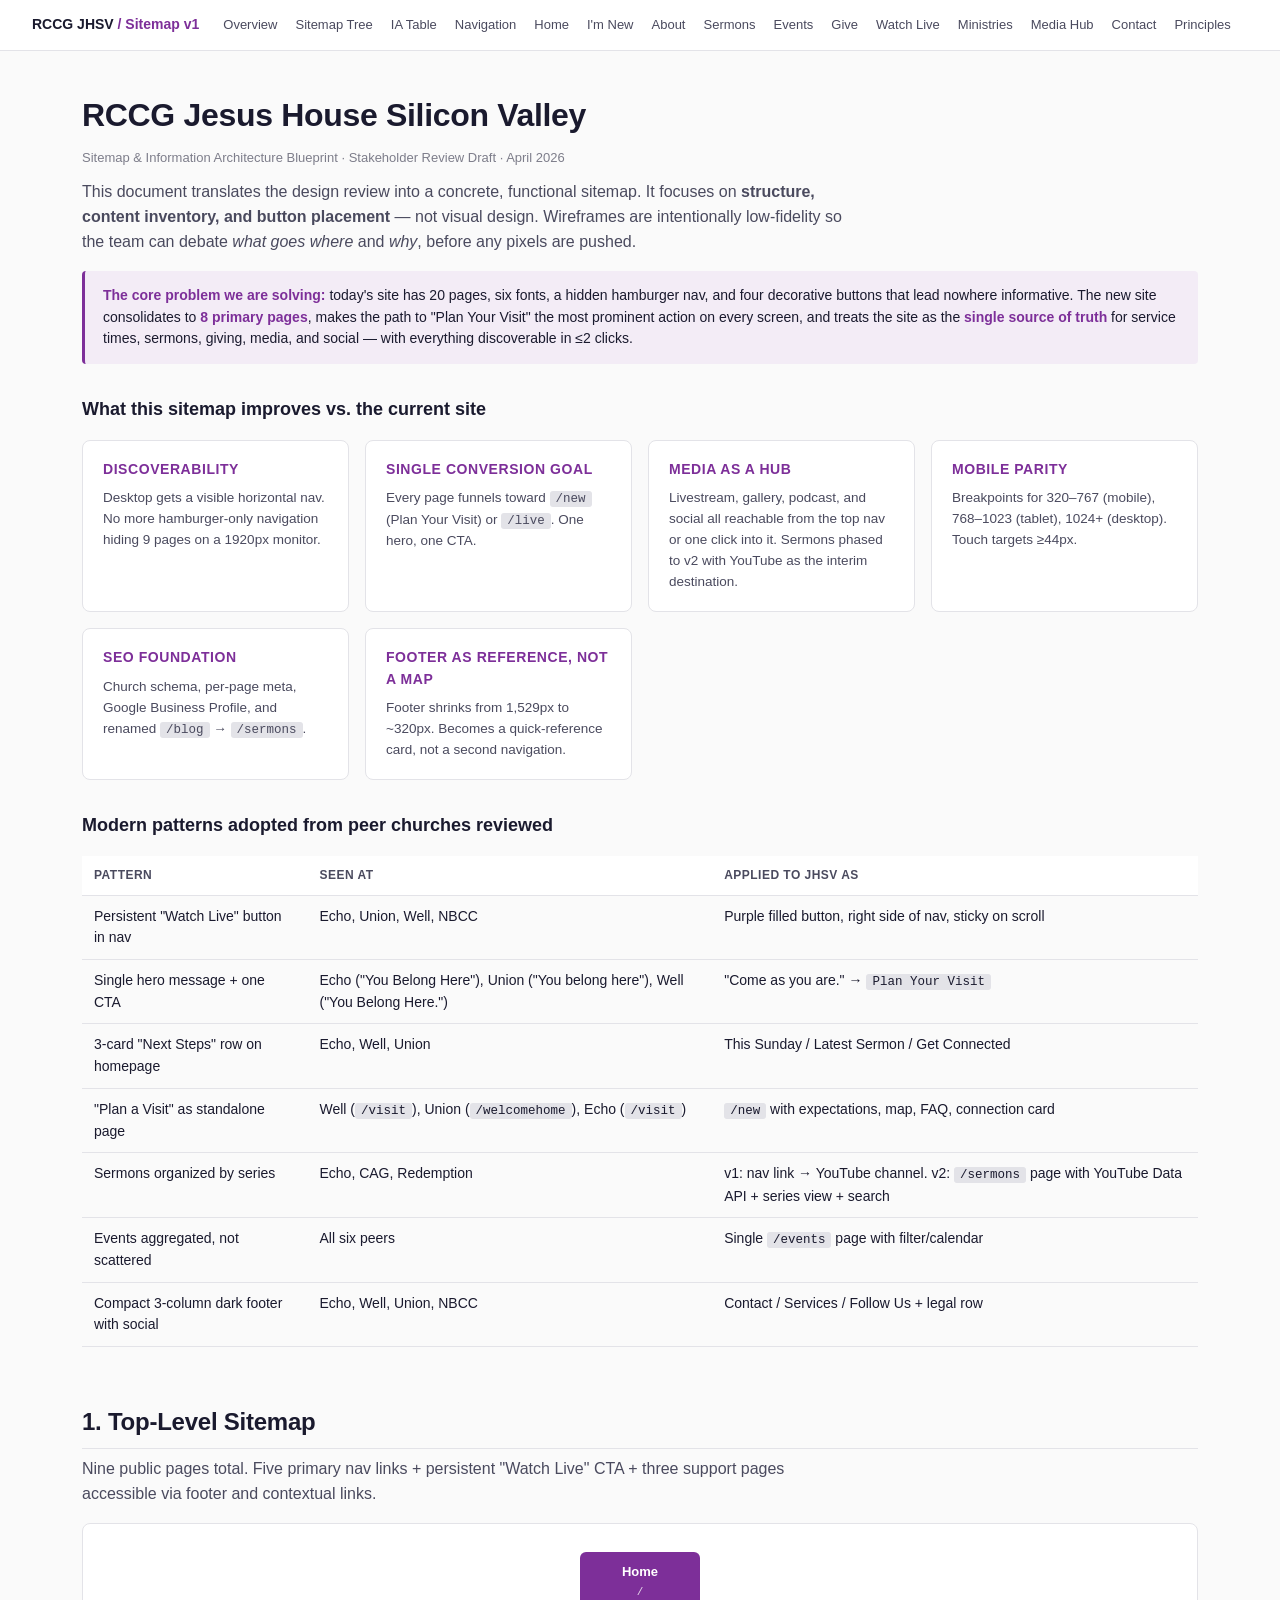
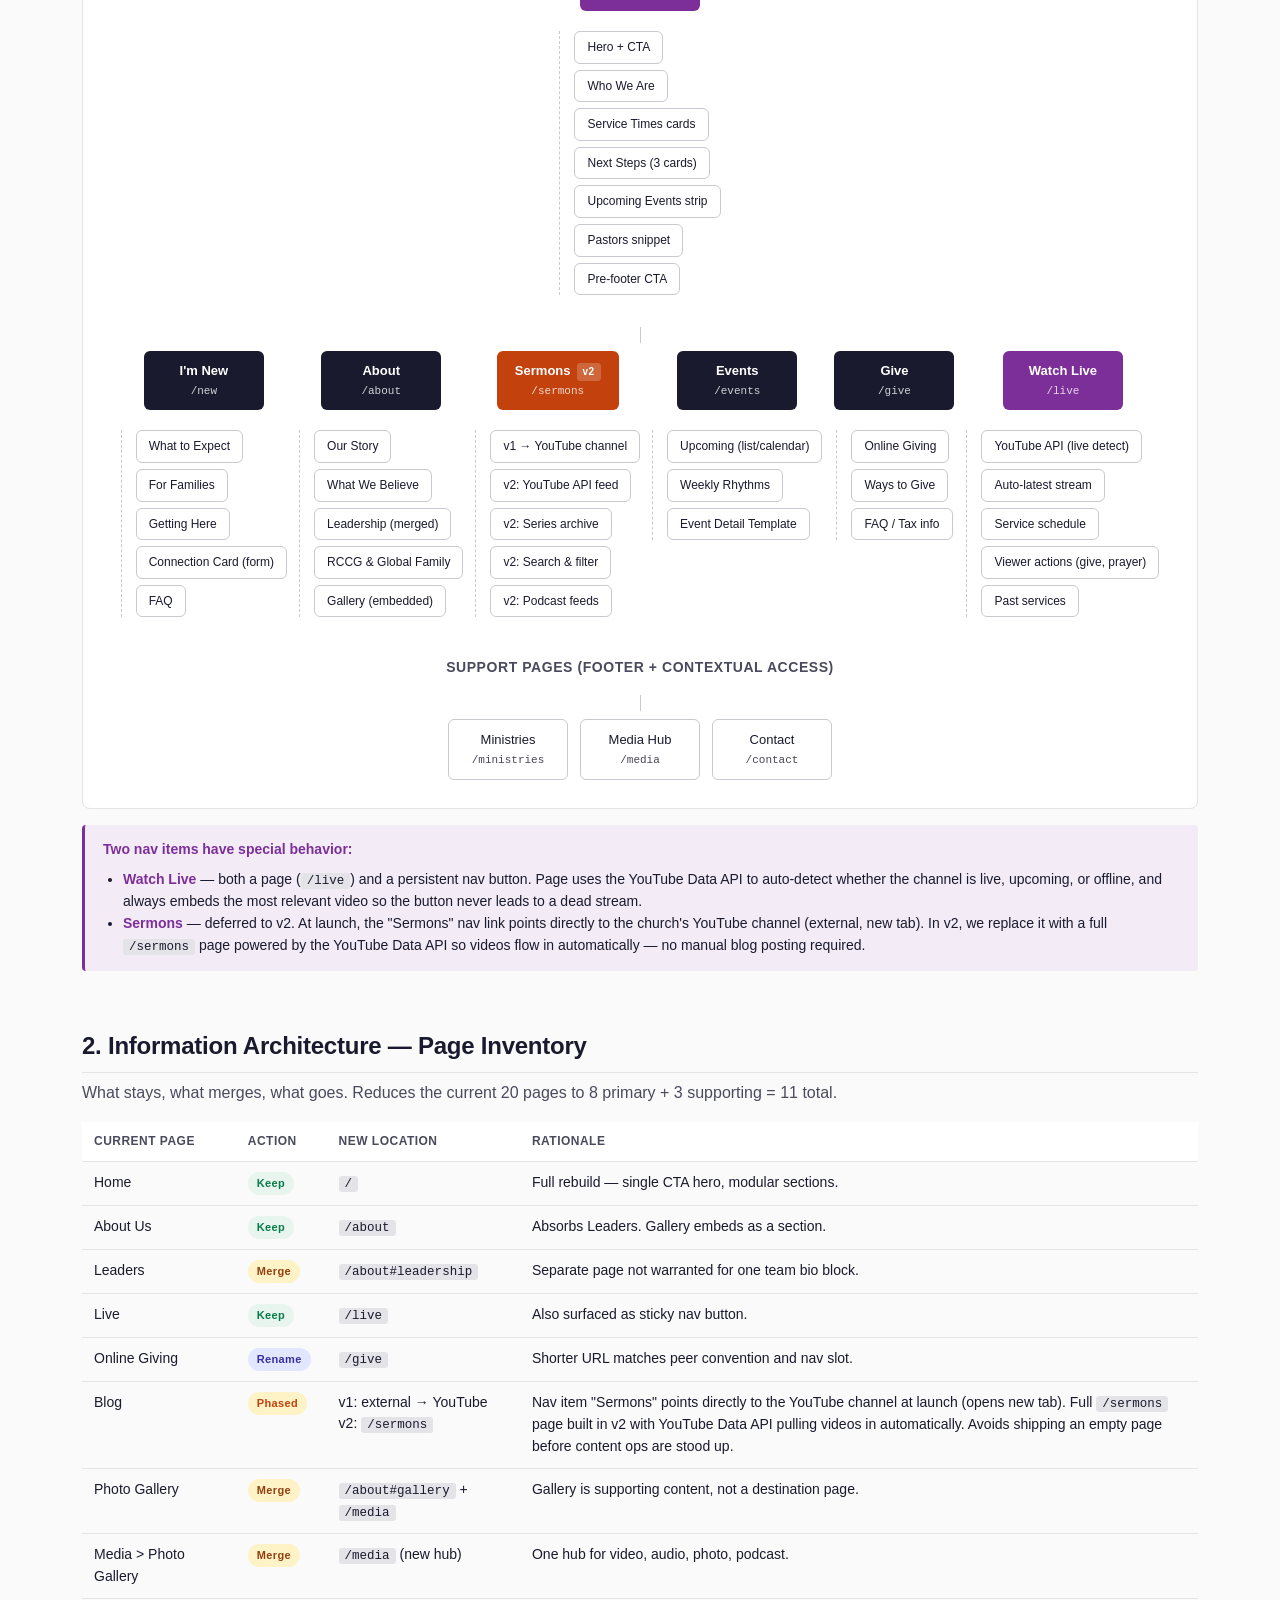
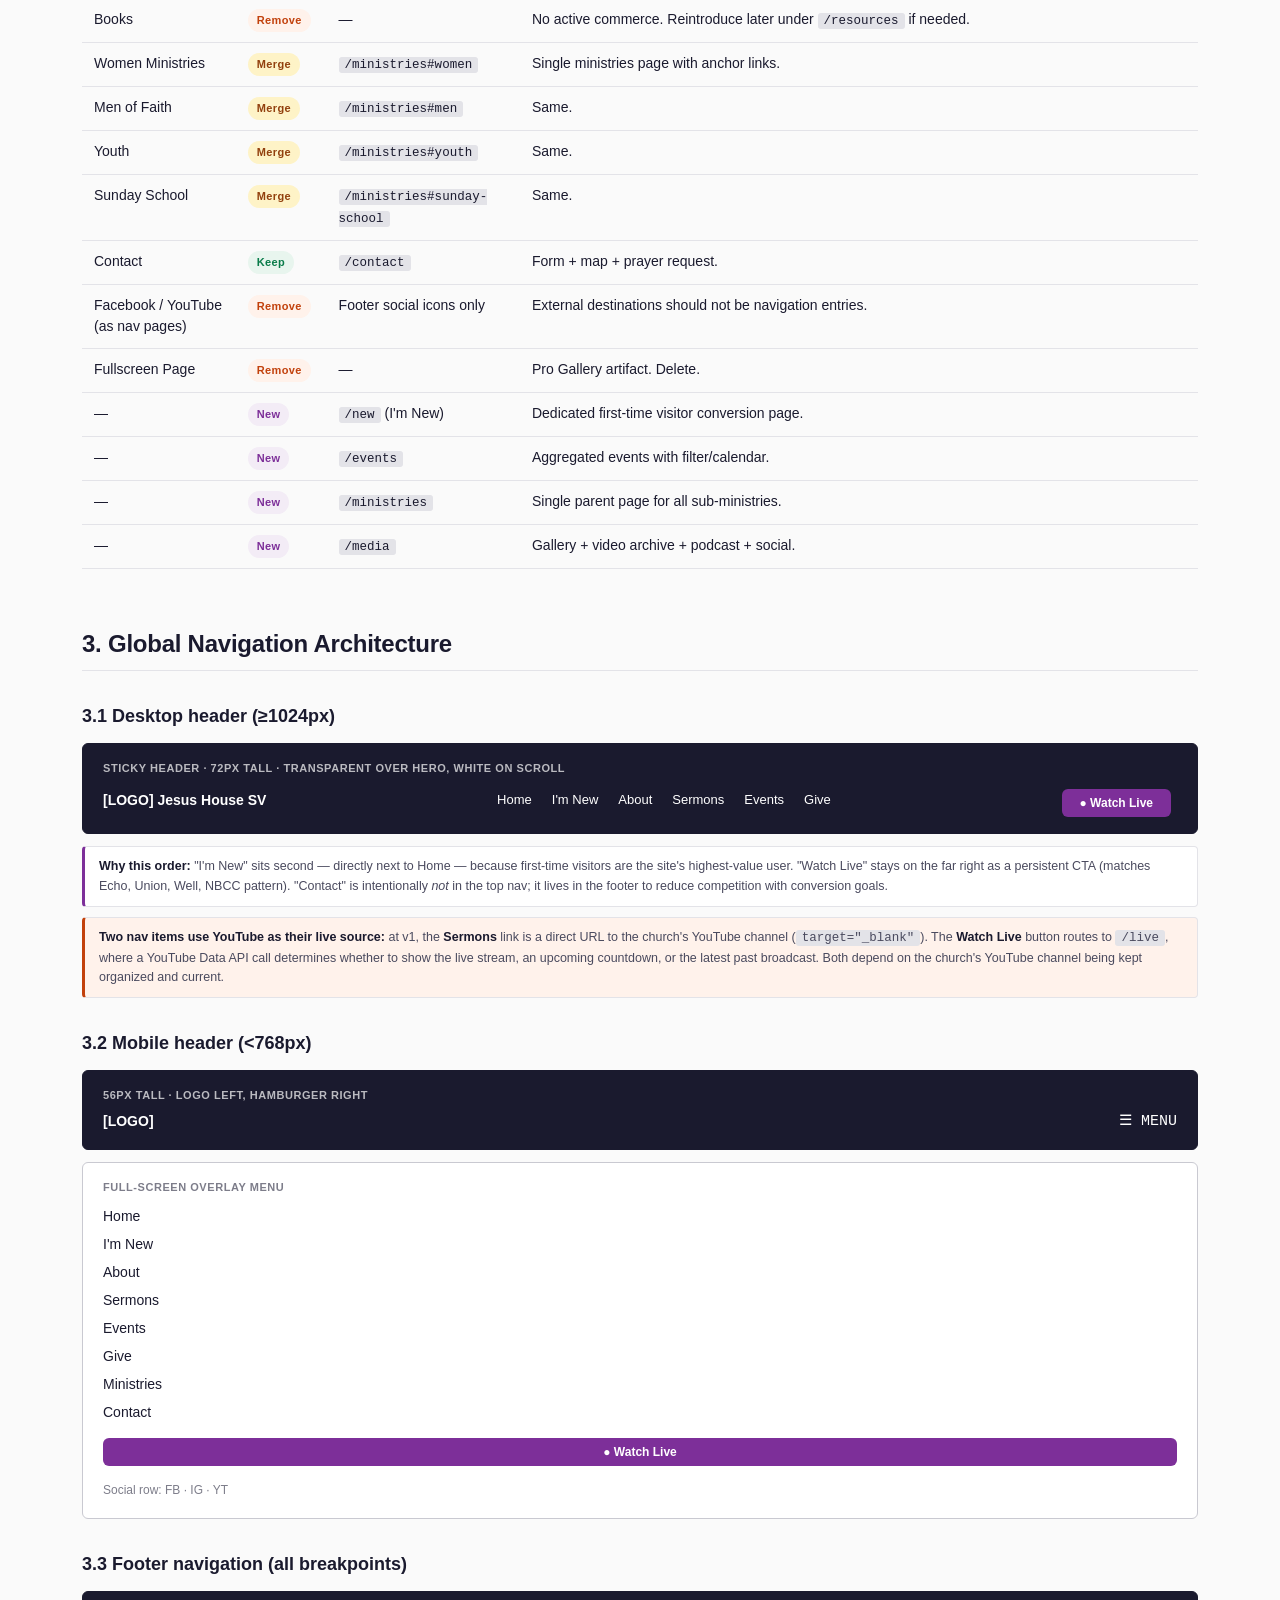
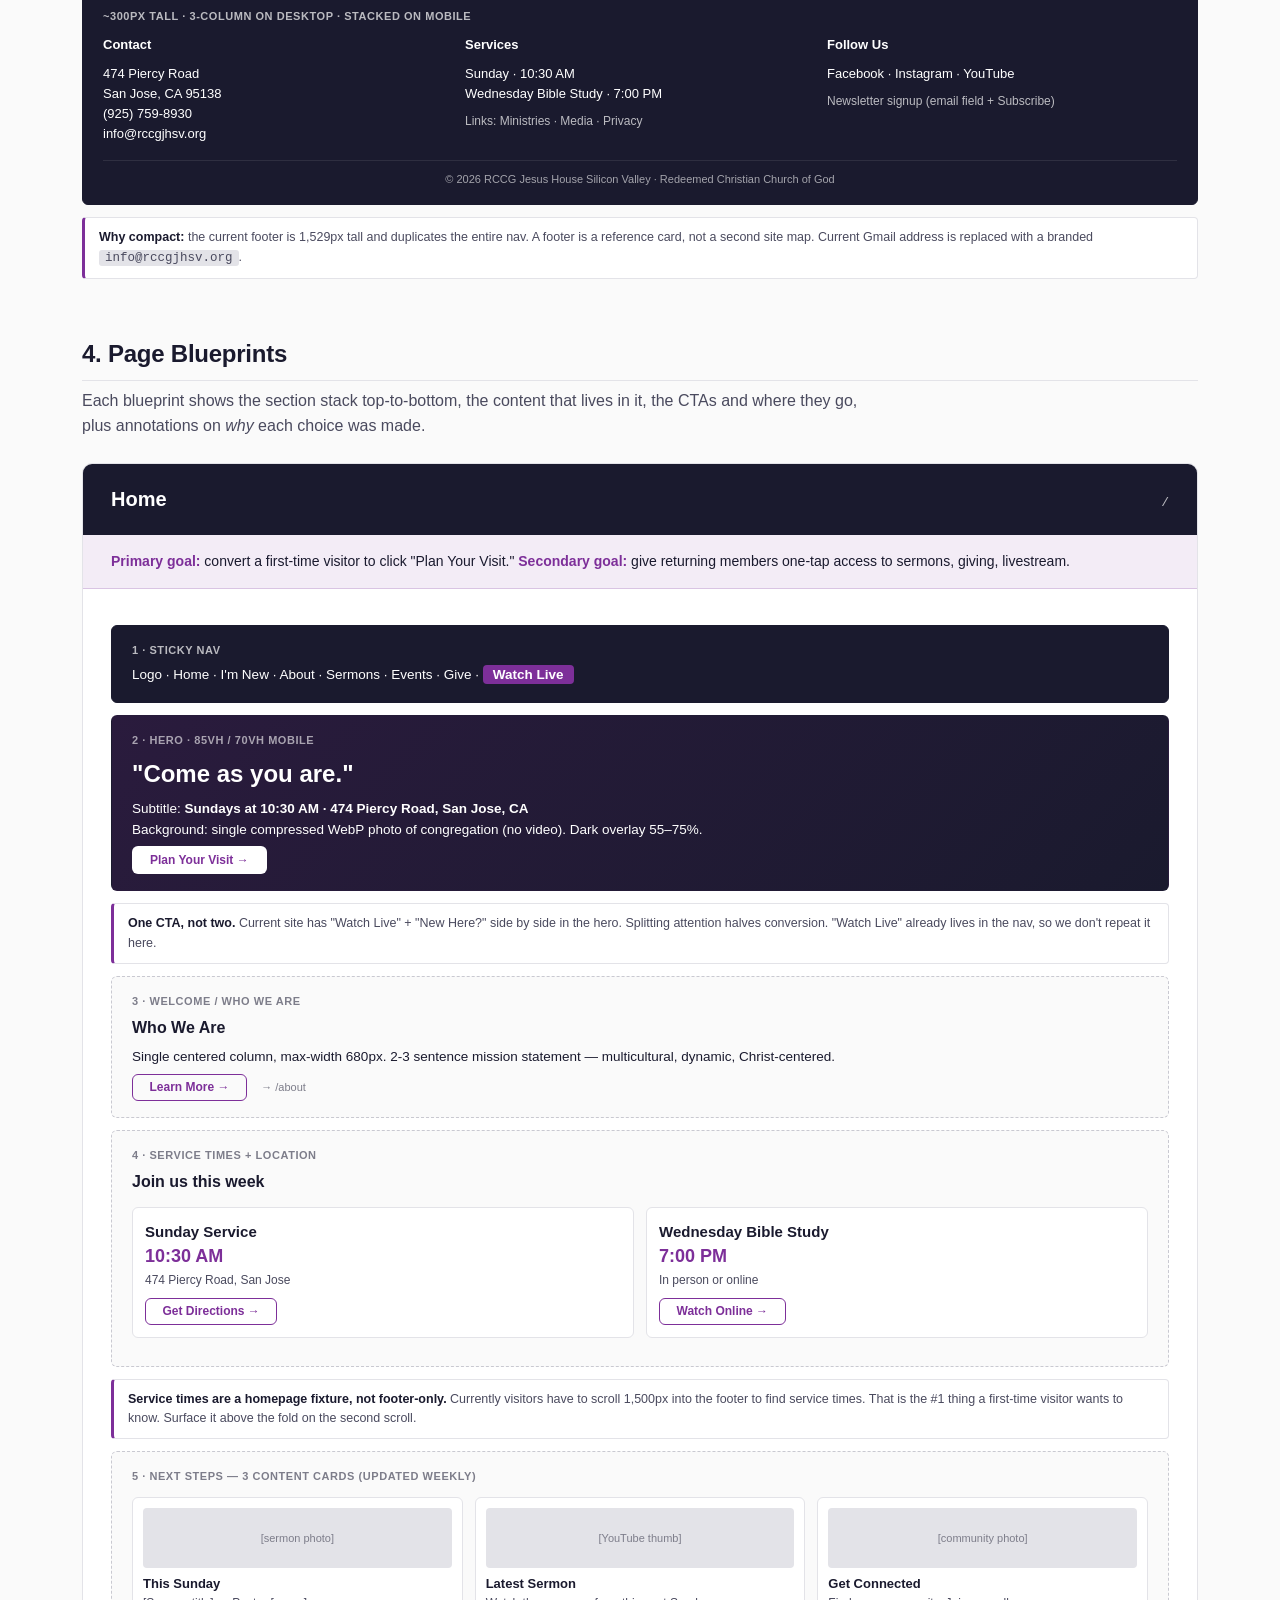
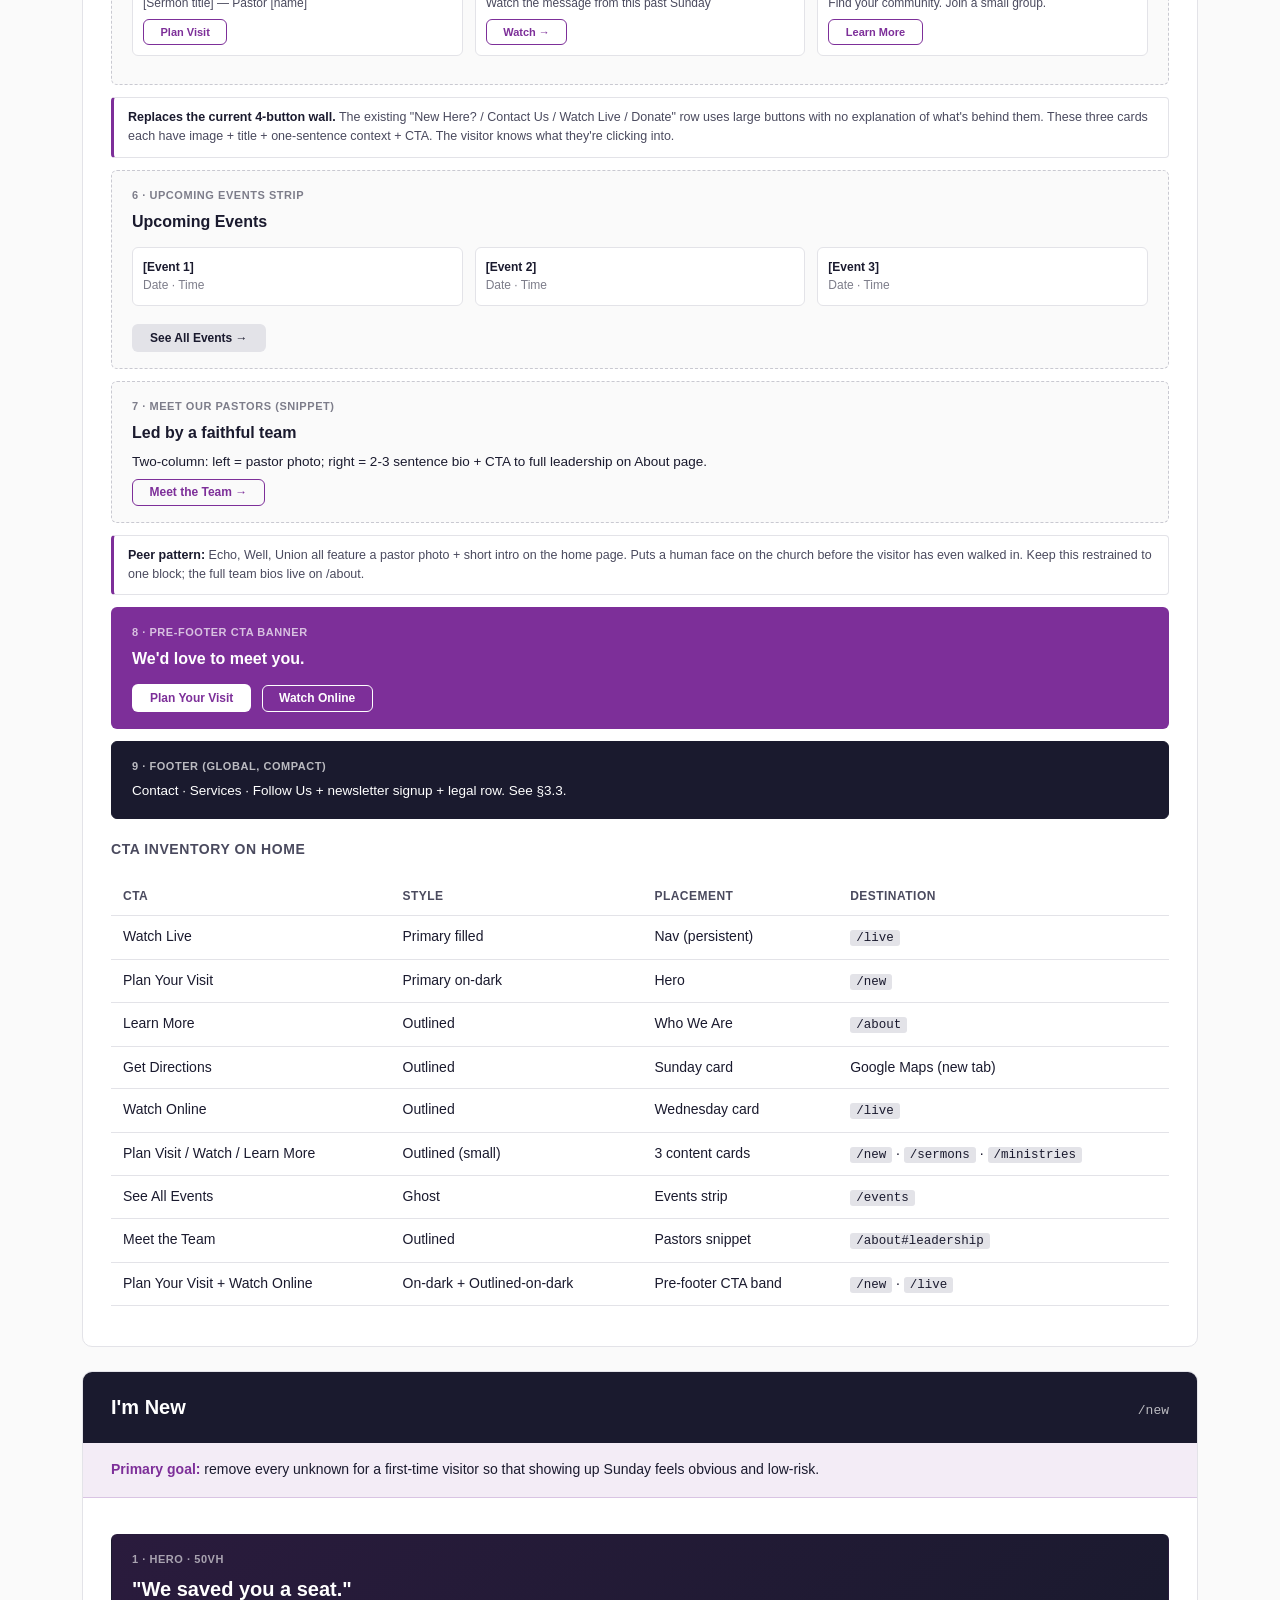
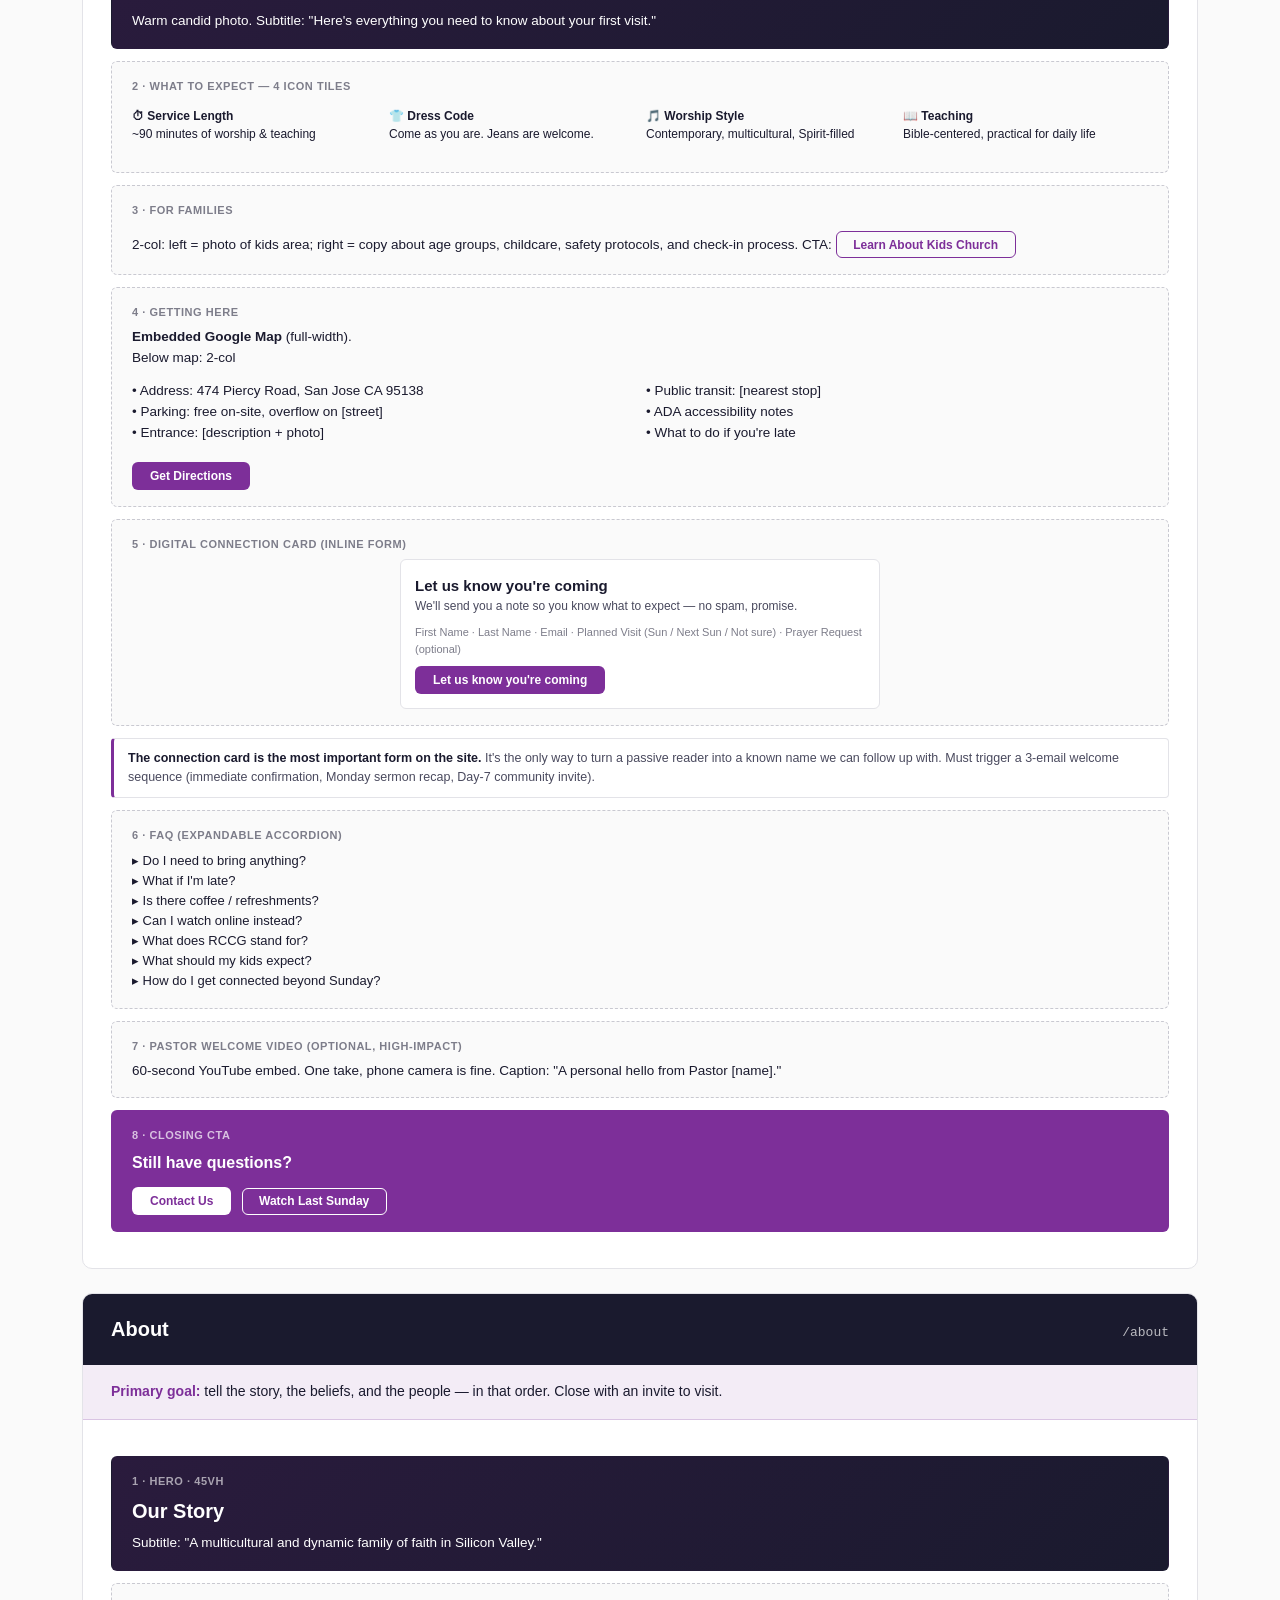
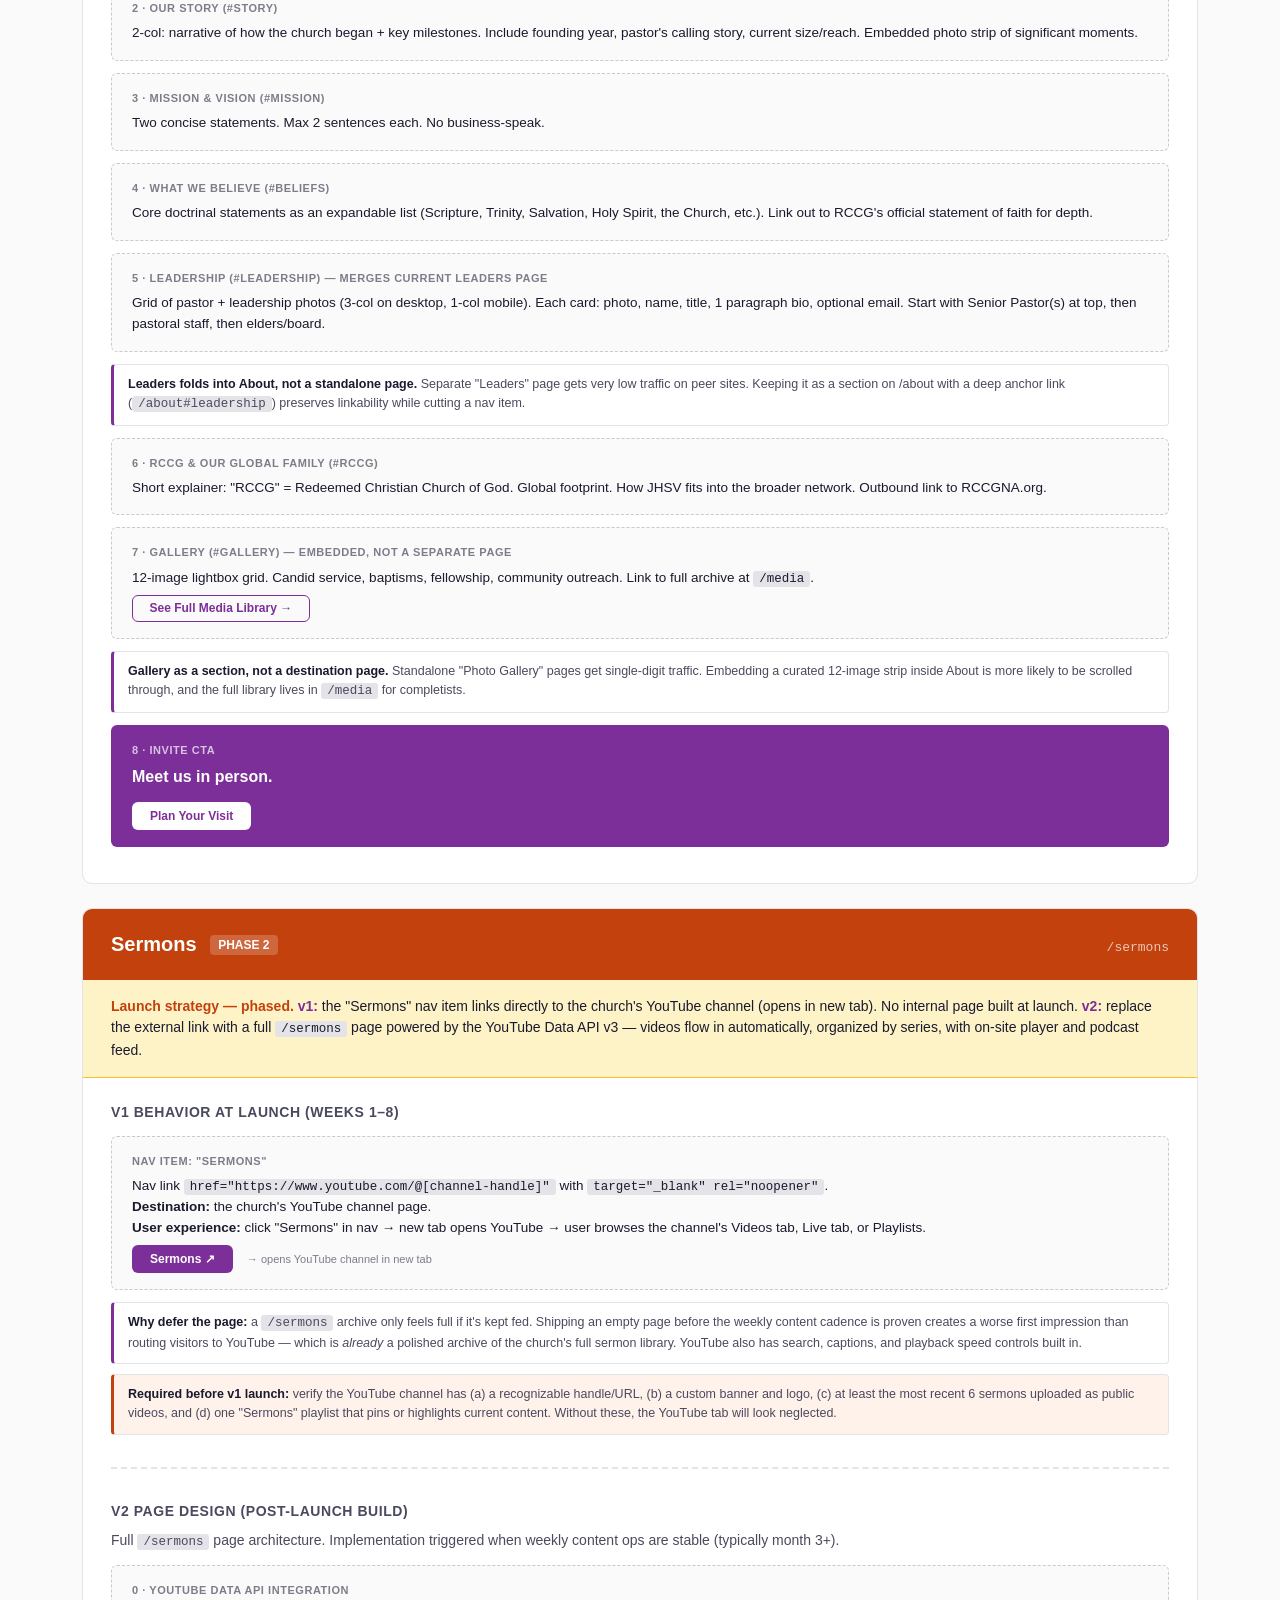
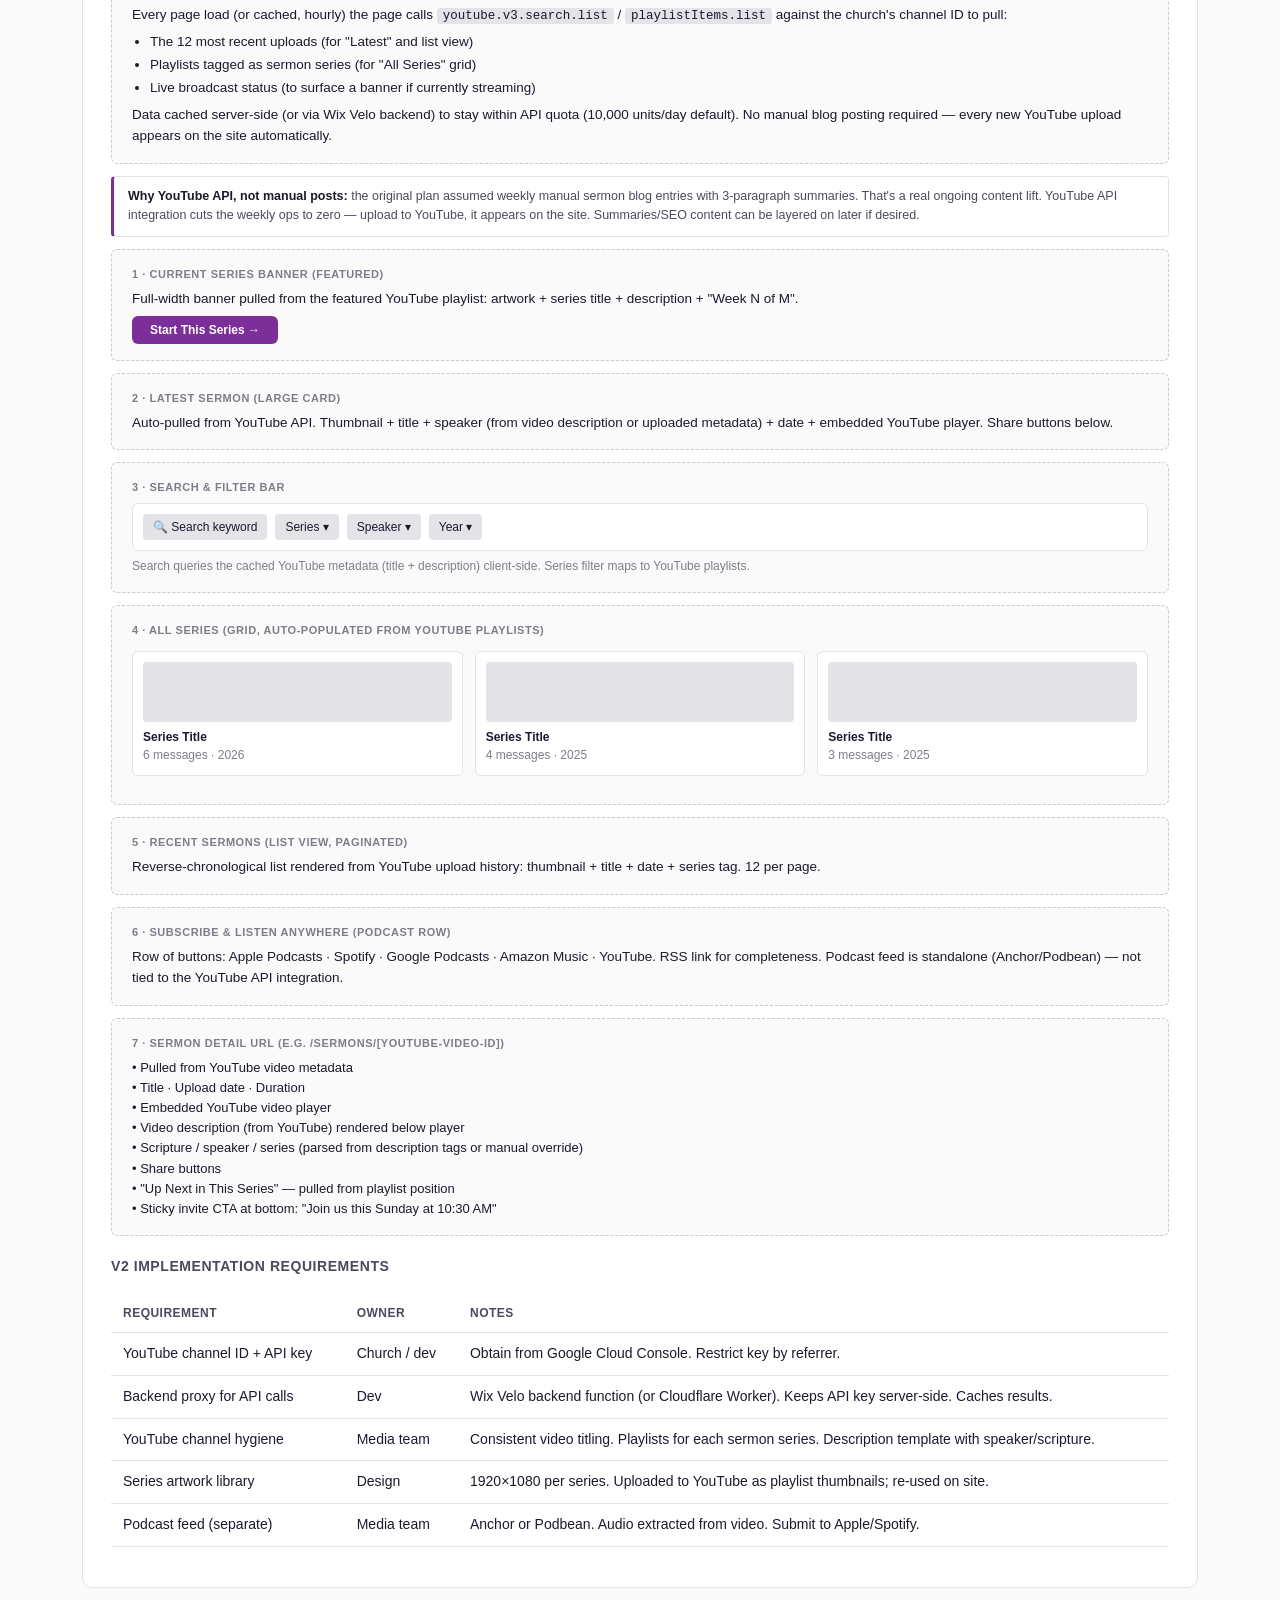
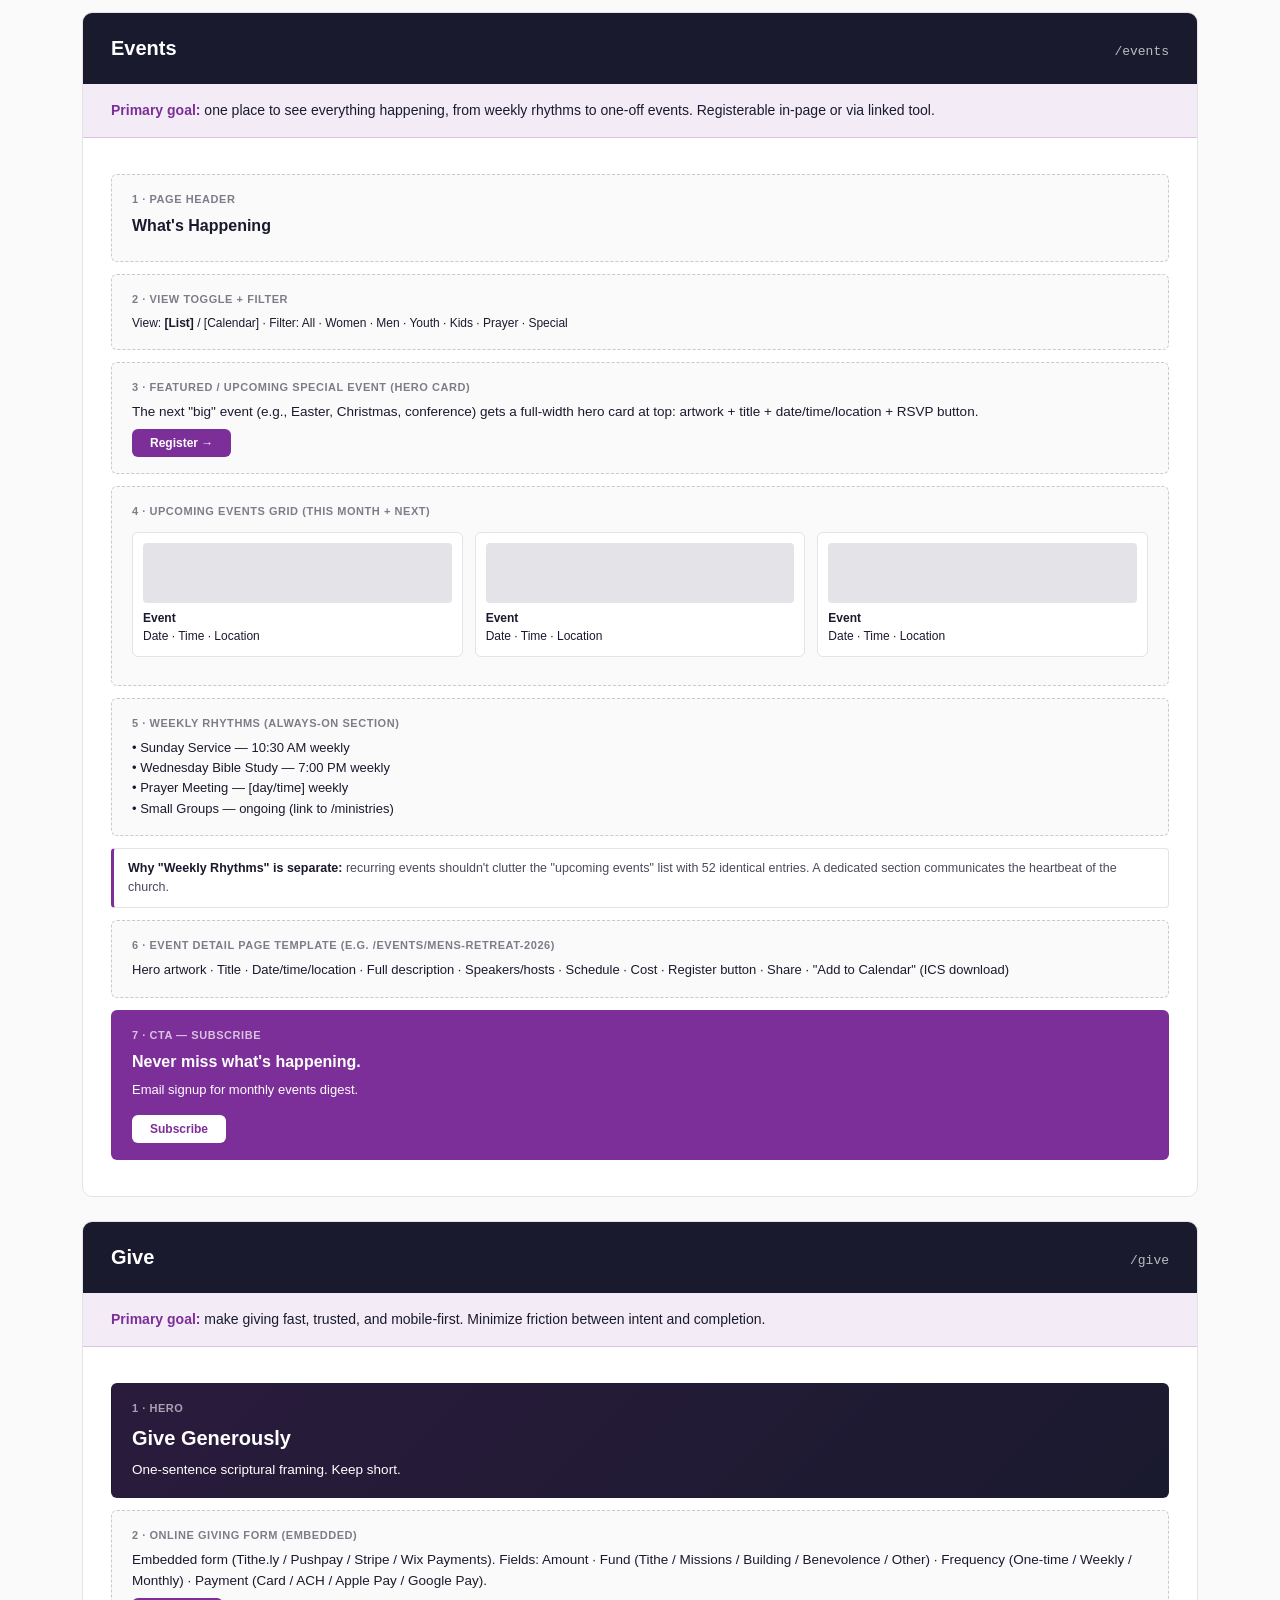
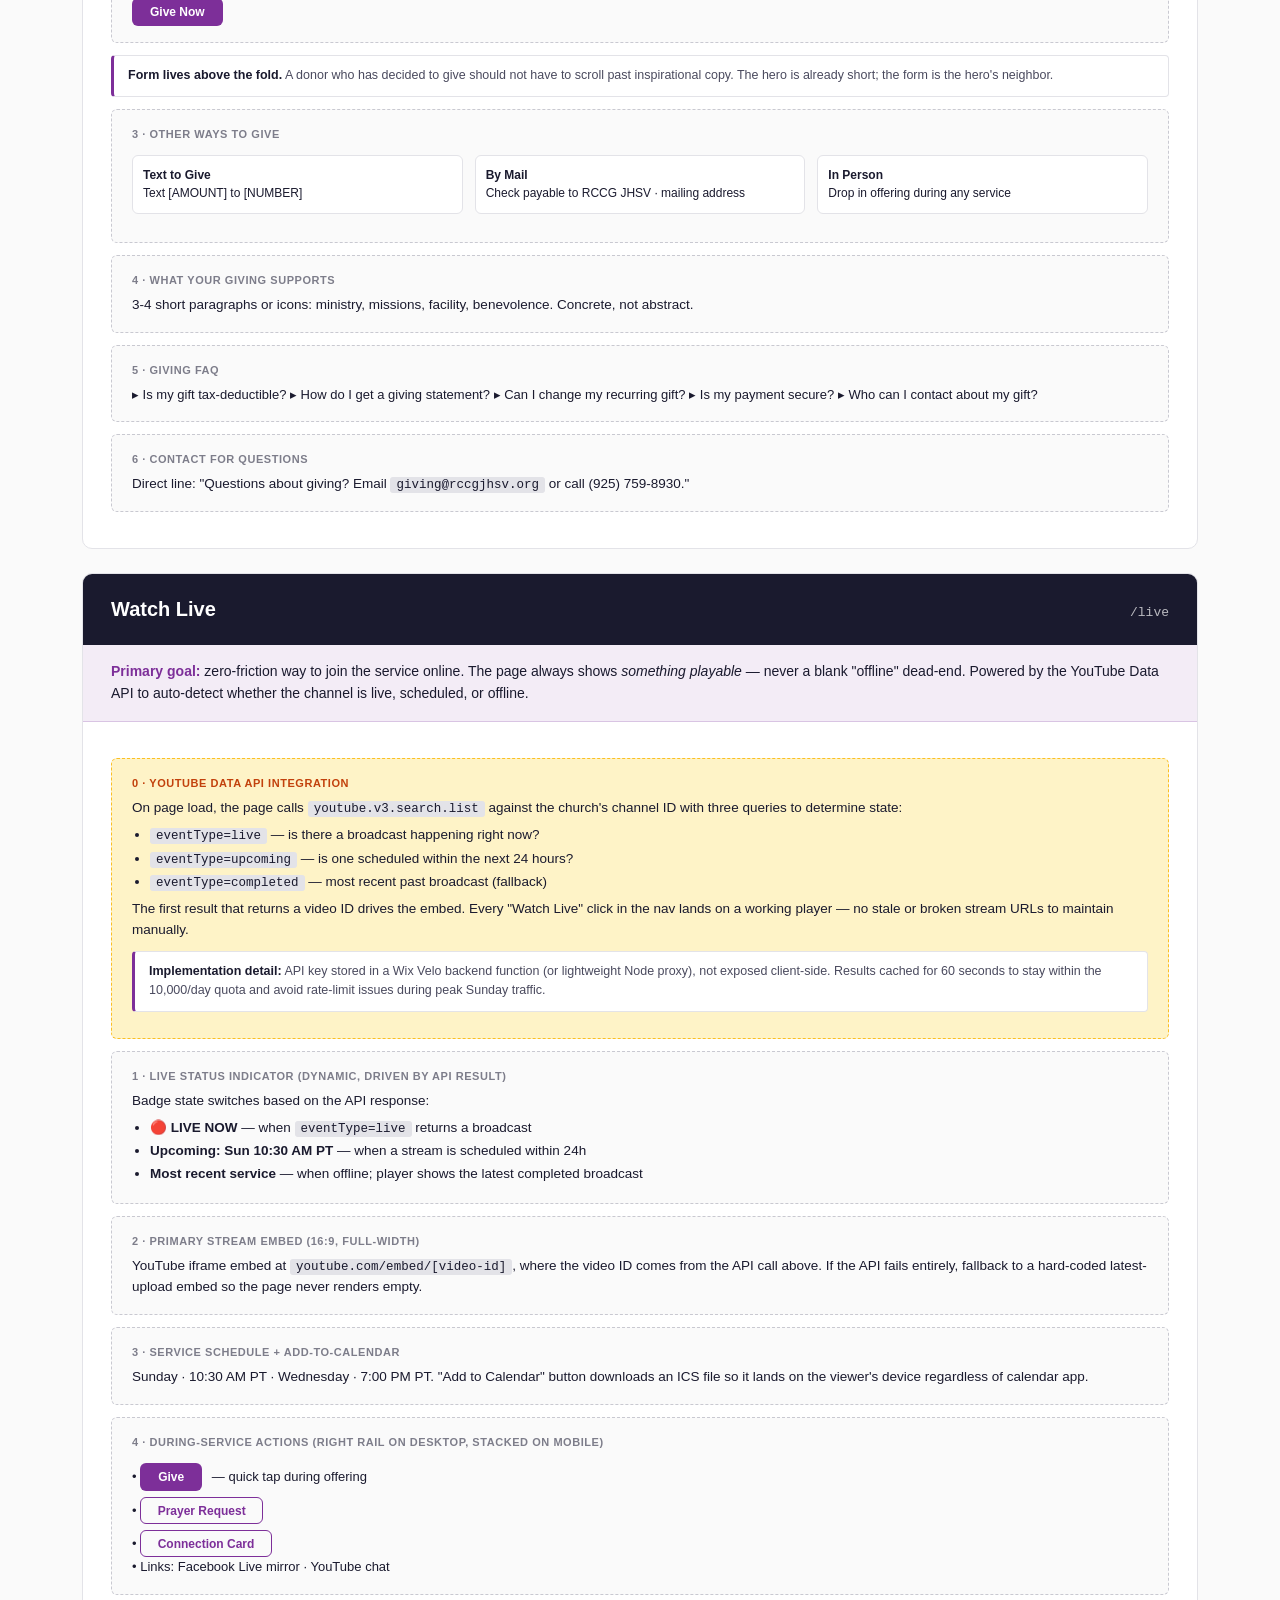
==== brand-guidelines/RCCG_JHSV_Sitemap_v2.html @ c7ff77e9 "Merge remote-tracking branch 'origin/main' into claude/setup-cinematic-sites-kit-AZLjt" ====
<!DOCTYPE html>
<html lang="en">
<head>
<meta charset="UTF-8">
<meta name="viewport" content="width=device-width, initial-scale=1.0">
<title>RCCG Jesus House Silicon Valley — Sitemap & IA Blueprint</title>
<style>
  :root {
    --ink: #1A1A2E;
    --ink-70: #4a4a5e;
    --ink-50: #7d7d8a;
    --ink-20: #c9c9d1;
    --ink-10: #e3e3e8;
    --paper: #FAFAFA;
    --white: #FFFFFF;
    --accent: #7D2F99;
    --accent-tint: #f3ecf6;
    --accent-line: #d9c4e3;
    --flag: #c2410c;
    --flag-tint: #fff2eb;
    --ok: #0a7c4a;
    --ok-tint: #e8f5ee;
  }
  * { box-sizing: border-box; }
  html { scroll-behavior: smooth; scroll-padding-top: 72px; }
  body {
    font-family: -apple-system, BlinkMacSystemFont, "Segoe UI", Roboto, "Helvetica Neue", Arial, sans-serif;
    color: var(--ink);
    background: var(--paper);
    margin: 0;
    line-height: 1.55;
    font-size: 15px;
  }

  /* Top nav */
  .topbar {
    position: sticky; top: 0; z-index: 50;
    background: var(--white);
    border-bottom: 1px solid var(--ink-10);
    padding: 14px 32px;
    display: flex; align-items: center; gap: 24px;
    flex-wrap: wrap;
  }
  .topbar .brand { font-weight: 600; font-size: 14px; color: var(--ink); }
  .topbar .brand span { color: var(--accent); }
  .topbar nav { display: flex; gap: 18px; flex-wrap: wrap; font-size: 13px; }
  .topbar nav a { color: var(--ink-70); text-decoration: none; }
  .topbar nav a:hover { color: var(--accent); }

  /* Layout */
  .wrap { max-width: 1180px; margin: 0 auto; padding: 40px 32px 80px; }
  h1 { font-size: 32px; font-weight: 600; margin: 0 0 8px; letter-spacing: -0.01em; }
  h2 { font-size: 24px; font-weight: 600; margin: 56px 0 8px; letter-spacing: -0.01em; border-bottom: 1px solid var(--ink-10); padding-bottom: 8px; }
  h3 { font-size: 18px; font-weight: 600; margin: 32px 0 8px; }
  h4 { font-size: 14px; font-weight: 600; margin: 20px 0 8px; text-transform: uppercase; letter-spacing: 0.04em; color: var(--ink-70); }
  p { margin: 0 0 12px; }
  .lede { color: var(--ink-70); max-width: 780px; font-size: 16px; }
  .meta { color: var(--ink-50); font-size: 13px; margin-top: 4px; }
  hr { border: none; border-top: 1px solid var(--ink-10); margin: 48px 0; }

  /* Callouts */
  .callout {
    background: var(--accent-tint);
    border-left: 3px solid var(--accent);
    padding: 14px 18px;
    margin: 16px 0;
    font-size: 14px;
    color: var(--ink);
    border-radius: 4px;
  }
  .callout strong { color: var(--accent); }
  .callout.flag { background: var(--flag-tint); border-left-color: var(--flag); }
  .callout.flag strong { color: var(--flag); }
  .callout.ok { background: var(--ok-tint); border-left-color: var(--ok); }
  .callout.ok strong { color: var(--ok); }

  /* Tree diagram */
  .tree {
    background: var(--white);
    border: 1px solid var(--ink-10);
    border-radius: 8px;
    padding: 28px;
    margin-top: 16px;
    overflow-x: auto;
  }
  .tree-root {
    display: flex; justify-content: center; margin-bottom: 32px;
  }
  .tree-node {
    background: var(--ink);
    color: var(--white);
    padding: 10px 18px;
    border-radius: 6px;
    font-size: 13px;
    font-weight: 600;
    display: inline-block;
    text-align: center;
    min-width: 120px;
  }
  .tree-node.primary {
    background: var(--accent);
  }
  .tree-node.secondary {
    background: var(--white);
    color: var(--ink);
    border: 1px solid var(--ink-20);
    font-weight: 500;
  }
  .tree-node .url { display: block; font-size: 11px; font-weight: 400; opacity: 0.8; margin-top: 2px; font-family: ui-monospace, "SF Mono", Consolas, monospace; }
  .tree-level {
    display: flex; justify-content: center; gap: 12px; flex-wrap: wrap;
    padding-top: 24px;
    position: relative;
  }
  .tree-level::before {
    content: "";
    position: absolute; top: 0; left: 50%; width: 1px; height: 16px;
    background: var(--ink-20);
  }
  .tree-branch {
    display: flex; flex-direction: column; align-items: center; gap: 12px;
  }
  .tree-children {
    display: flex; flex-direction: column; gap: 6px; margin-top: 8px;
    border-left: 1px dashed var(--ink-20);
    padding-left: 14px;
    align-items: flex-start;
  }
  .tree-children .tree-node { min-width: 0; font-size: 12px; padding: 6px 12px; }

  /* IA table */
  table { width: 100%; border-collapse: collapse; margin: 16px 0; font-size: 14px; }
  th, td { text-align: left; padding: 10px 12px; border-bottom: 1px solid var(--ink-10); vertical-align: top; }
  th { background: var(--white); font-weight: 600; font-size: 12px; text-transform: uppercase; letter-spacing: 0.04em; color: var(--ink-70); }
  tr:hover td { background: var(--accent-tint); }
  code {
    font-family: ui-monospace, "SF Mono", Consolas, monospace;
    font-size: 12.5px;
    background: var(--ink-10);
    padding: 1px 6px; border-radius: 3px;
  }

  /* Page blueprint */
  .page {
    background: var(--white);
    border: 1px solid var(--ink-10);
    border-radius: 10px;
    margin: 24px 0;
    overflow: hidden;
  }
  .page-head {
    padding: 20px 28px;
    background: var(--ink);
    color: var(--white);
    display: flex; justify-content: space-between; align-items: baseline; flex-wrap: wrap; gap: 12px;
  }
  .page-head h3 { color: var(--white); margin: 0; font-size: 20px; }
  .page-head .path { font-family: ui-monospace, monospace; font-size: 13px; color: rgba(255,255,255,0.7); }
  .page-purpose {
    padding: 16px 28px;
    background: var(--accent-tint);
    font-size: 14px;
    color: var(--ink);
    border-bottom: 1px solid var(--accent-line);
  }
  .page-purpose strong { color: var(--accent); }
  .page-body { padding: 24px 28px; }

  /* Wireframe blocks */
  .wf {
    margin: 12px 0;
    border: 1.5px dashed var(--ink-20);
    border-radius: 6px;
    padding: 16px 20px;
    background: var(--paper);
    position: relative;
  }
  .wf.nav { background: var(--ink); color: var(--white); border-color: var(--ink); border-style: solid; }
  .wf.nav .wf-label { color: rgba(255,255,255,0.7); }
  .wf.hero { background: linear-gradient(135deg, #2a1b3d 0%, #1A1A2E 100%); color: var(--white); border-color: transparent; border-style: solid; min-height: 140px; }
  .wf.hero .wf-label { color: rgba(255,255,255,0.6); }
  .wf.cta-band { background: var(--accent); color: var(--white); border-color: transparent; border-style: solid; }
  .wf.cta-band .wf-label { color: rgba(255,255,255,0.7); }
  .wf.footer { background: var(--ink); color: var(--white); border-color: var(--ink); border-style: solid; }
  .wf.footer .wf-label { color: rgba(255,255,255,0.7); }
  .wf-label {
    font-size: 11px;
    text-transform: uppercase;
    letter-spacing: 0.05em;
    color: var(--ink-50);
    font-weight: 600;
    margin-bottom: 6px;
  }
  .wf-title {
    font-size: 16px;
    font-weight: 600;
    margin-bottom: 6px;
  }
  .wf-content {
    font-size: 13.5px;
    line-height: 1.55;
  }
  .wf-content ul { margin: 6px 0 0; padding-left: 18px; }
  .wf-content li { margin-bottom: 2px; }

  /* Mock buttons in wireframes */
  .btn {
    display: inline-block;
    padding: 8px 18px;
    border-radius: 6px;
    font-size: 12px;
    font-weight: 600;
    margin: 6px 6px 0 0;
    line-height: 1;
  }
  .btn.primary { background: var(--accent); color: var(--white); }
  .btn.on-dark { background: var(--white); color: var(--accent); }
  .btn.outlined { background: transparent; color: var(--accent); border: 1.5px solid var(--accent); padding: 6.5px 16.5px; }
  .btn.outlined-on-dark { background: transparent; color: var(--white); border: 1.5px solid var(--white); padding: 6.5px 16.5px; }
  .btn.ghost { color: var(--ink); background: var(--ink-10); }

  /* Row layouts inside blueprints */
  .row { display: grid; gap: 12px; margin: 12px 0; }
  .row.c2 { grid-template-columns: 1fr 1fr; }
  .row.c3 { grid-template-columns: 1fr 1fr 1fr; }
  .row.c4 { grid-template-columns: 1fr 1fr 1fr 1fr; }
  @media (max-width: 700px) {
    .row.c2, .row.c3, .row.c4 { grid-template-columns: 1fr; }
  }

  /* Annotation */
  .note {
    font-size: 12.5px;
    color: var(--ink-70);
    background: var(--white);
    border: 1px solid var(--ink-10);
    border-left: 3px solid var(--ink-50);
    padding: 10px 14px;
    margin: 10px 0;
    border-radius: 4px;
  }
  .note.why { border-left-color: var(--accent); }
  .note.flag { border-left-color: var(--flag); background: var(--flag-tint); }
  .note strong { color: var(--ink); }

  /* Pill tags */
  .pill {
    display: inline-block; font-size: 11px; font-weight: 600;
    padding: 3px 9px; border-radius: 99px; margin-right: 4px;
    letter-spacing: 0.03em;
  }
  .pill.new { background: var(--accent-tint); color: var(--accent); }
  .pill.keep { background: var(--ok-tint); color: var(--ok); }
  .pill.merge { background: #fef3c7; color: #92400e; }
  .pill.remove { background: var(--flag-tint); color: var(--flag); }
  .pill.rename { background: #e0e7ff; color: #3730a3; }
  .pill.phased { background: #fef3c7; color: #c2410c; }

  /* Phased node styling in tree */
  .tree-node.phased {
    background: #c2410c;
  }
  .tree-node.phased .v-badge {
    display: inline-block;
    background: rgba(255,255,255,0.2);
    padding: 1px 6px;
    border-radius: 3px;
    font-size: 10px;
    margin-left: 6px;
    letter-spacing: 0.05em;
  }

  /* Summary cards */
  .summary-grid {
    display: grid;
    grid-template-columns: repeat(auto-fit, minmax(240px, 1fr));
    gap: 16px;
    margin: 16px 0;
  }
  .summary-card {
    background: var(--white);
    border: 1px solid var(--ink-10);
    padding: 18px 20px;
    border-radius: 8px;
  }
  .summary-card h4 { margin-top: 0; color: var(--accent); border-bottom: none; padding-bottom: 0; }
  .summary-card p { font-size: 13.5px; color: var(--ink-70); margin-bottom: 0; }

  /* Key/value pairs */
  .kv { display: grid; grid-template-columns: 140px 1fr; gap: 4px 16px; font-size: 13.5px; margin: 8px 0; }
  .kv dt { color: var(--ink-50); font-weight: 600; text-transform: uppercase; font-size: 11px; letter-spacing: 0.04em; padding-top: 2px; }
  .kv dd { margin: 0; }

  @media print {
    .topbar { position: static; }
    .page { break-inside: avoid; }
  }
</style>
</head>
<body>

<div class="topbar">
  <div class="brand">RCCG JHSV <span>/ Sitemap v1</span></div>
  <nav>
    <a href="#overview">Overview</a>
    <a href="#tree">Sitemap Tree</a>
    <a href="#ia">IA Table</a>
    <a href="#nav-architecture">Navigation</a>
    <a href="#home">Home</a>
    <a href="#new">I'm New</a>
    <a href="#about">About</a>
    <a href="#sermons">Sermons</a>
    <a href="#events">Events</a>
    <a href="#give">Give</a>
    <a href="#live">Watch Live</a>
    <a href="#ministries">Ministries</a>
    <a href="#media">Media Hub</a>
    <a href="#contact">Contact</a>
    <a href="#principles">Principles</a>
  </nav>
</div>

<div class="wrap">

  <!-- ============================ OVERVIEW ============================ -->
  <section id="overview">
    <h1>RCCG Jesus House Silicon Valley</h1>
    <p class="meta">Sitemap &amp; Information Architecture Blueprint &middot; Stakeholder Review Draft &middot; April 2026</p>
    <p class="lede">This document translates the design review into a concrete, functional sitemap. It focuses on <strong>structure, content inventory, and button placement</strong> — not visual design. Wireframes are intentionally low-fidelity so the team can debate <em>what goes where</em> and <em>why</em>, before any pixels are pushed.</p>

    <div class="callout">
      <strong>The core problem we are solving:</strong> today's site has 20 pages, six fonts, a hidden hamburger nav, and four decorative buttons that lead nowhere informative. The new site consolidates to <strong>8 primary pages</strong>, makes the path to "Plan Your Visit" the most prominent action on every screen, and treats the site as the <strong>single source of truth</strong> for service times, sermons, giving, media, and social — with everything discoverable in ≤2 clicks.
    </div>

    <h3>What this sitemap improves vs. the current site</h3>
    <div class="summary-grid">
      <div class="summary-card">
        <h4>Discoverability</h4>
        <p>Desktop gets a visible horizontal nav. No more hamburger-only navigation hiding 9 pages on a 1920px monitor.</p>
      </div>
      <div class="summary-card">
        <h4>Single conversion goal</h4>
        <p>Every page funnels toward <code>/new</code> (Plan Your Visit) or <code>/live</code>. One hero, one CTA.</p>
      </div>
      <div class="summary-card">
        <h4>Media as a hub</h4>
        <p>Livestream, gallery, podcast, and social all reachable from the top nav or one click into it. Sermons phased to v2 with YouTube as the interim destination.</p>
      </div>
      <div class="summary-card">
        <h4>Mobile parity</h4>
        <p>Breakpoints for 320&ndash;767 (mobile), 768&ndash;1023 (tablet), 1024+ (desktop). Touch targets ≥44px.</p>
      </div>
      <div class="summary-card">
        <h4>SEO foundation</h4>
        <p>Church schema, per-page meta, Google Business Profile, and renamed <code>/blog</code> → <code>/sermons</code>.</p>
      </div>
      <div class="summary-card">
        <h4>Footer as reference, not a map</h4>
        <p>Footer shrinks from 1,529px to ~320px. Becomes a quick-reference card, not a second navigation.</p>
      </div>
    </div>

    <h3>Modern patterns adopted from peer churches reviewed</h3>
    <table>
      <thead><tr><th>Pattern</th><th>Seen at</th><th>Applied to JHSV as</th></tr></thead>
      <tbody>
        <tr><td>Persistent "Watch Live" button in nav</td><td>Echo, Union, Well, NBCC</td><td>Purple filled button, right side of nav, sticky on scroll</td></tr>
        <tr><td>Single hero message + one CTA</td><td>Echo ("You Belong Here"), Union ("You belong here"), Well ("You Belong Here.")</td><td>"Come as you are." → <code>Plan Your Visit</code></td></tr>
        <tr><td>3-card "Next Steps" row on homepage</td><td>Echo, Well, Union</td><td>This Sunday / Latest Sermon / Get Connected</td></tr>
        <tr><td>"Plan a Visit" as standalone page</td><td>Well (<code>/visit</code>), Union (<code>/welcomehome</code>), Echo (<code>/visit</code>)</td><td><code>/new</code> with expectations, map, FAQ, connection card</td></tr>
        <tr><td>Sermons organized by series</td><td>Echo, CAG, Redemption</td><td>v1: nav link → YouTube channel. v2: <code>/sermons</code> page with YouTube Data API + series view + search</td></tr>
        <tr><td>Events aggregated, not scattered</td><td>All six peers</td><td>Single <code>/events</code> page with filter/calendar</td></tr>
        <tr><td>Compact 3-column dark footer with social</td><td>Echo, Well, Union, NBCC</td><td>Contact / Services / Follow Us + legal row</td></tr>
      </tbody>
    </table>
  </section>

  <!-- ============================ TREE ============================ -->
  <section id="tree">
    <h2>1. Top-Level Sitemap</h2>
    <p class="lede">Nine public pages total. Five primary nav links + persistent "Watch Live" CTA + three support pages accessible via footer and contextual links.</p>

    <div class="tree">
      <div class="tree-root">
        <div class="tree-branch">
          <div class="tree-node primary">Home<span class="url">/</span></div>
          <div class="tree-children">
            <div class="tree-node secondary">Hero + CTA</div>
            <div class="tree-node secondary">Who We Are</div>
            <div class="tree-node secondary">Service Times cards</div>
            <div class="tree-node secondary">Next Steps (3 cards)</div>
            <div class="tree-node secondary">Upcoming Events strip</div>
            <div class="tree-node secondary">Pastors snippet</div>
            <div class="tree-node secondary">Pre-footer CTA</div>
          </div>
        </div>
      </div>

      <div class="tree-level">
        <div class="tree-branch">
          <div class="tree-node">I'm New<span class="url">/new</span></div>
          <div class="tree-children">
            <div class="tree-node secondary">What to Expect</div>
            <div class="tree-node secondary">For Families</div>
            <div class="tree-node secondary">Getting Here</div>
            <div class="tree-node secondary">Connection Card (form)</div>
            <div class="tree-node secondary">FAQ</div>
          </div>
        </div>

        <div class="tree-branch">
          <div class="tree-node">About<span class="url">/about</span></div>
          <div class="tree-children">
            <div class="tree-node secondary">Our Story</div>
            <div class="tree-node secondary">What We Believe</div>
            <div class="tree-node secondary">Leadership (merged)</div>
            <div class="tree-node secondary">RCCG &amp; Global Family</div>
            <div class="tree-node secondary">Gallery (embedded)</div>
          </div>
        </div>

        <div class="tree-branch">
          <div class="tree-node phased">Sermons<span class="v-badge">v2</span><span class="url">/sermons</span></div>
          <div class="tree-children">
            <div class="tree-node secondary">v1 → YouTube channel</div>
            <div class="tree-node secondary">v2: YouTube API feed</div>
            <div class="tree-node secondary">v2: Series archive</div>
            <div class="tree-node secondary">v2: Search &amp; filter</div>
            <div class="tree-node secondary">v2: Podcast feeds</div>
          </div>
        </div>

        <div class="tree-branch">
          <div class="tree-node">Events<span class="url">/events</span></div>
          <div class="tree-children">
            <div class="tree-node secondary">Upcoming (list/calendar)</div>
            <div class="tree-node secondary">Weekly Rhythms</div>
            <div class="tree-node secondary">Event Detail Template</div>
          </div>
        </div>

        <div class="tree-branch">
          <div class="tree-node">Give<span class="url">/give</span></div>
          <div class="tree-children">
            <div class="tree-node secondary">Online Giving</div>
            <div class="tree-node secondary">Ways to Give</div>
            <div class="tree-node secondary">FAQ / Tax info</div>
          </div>
        </div>

        <div class="tree-branch">
          <div class="tree-node primary">Watch Live<span class="url">/live</span></div>
          <div class="tree-children">
            <div class="tree-node secondary">YouTube API (live detect)</div>
            <div class="tree-node secondary">Auto-latest stream</div>
            <div class="tree-node secondary">Service schedule</div>
            <div class="tree-node secondary">Viewer actions (give, prayer)</div>
            <div class="tree-node secondary">Past services</div>
          </div>
        </div>
      </div>

      <h4 style="text-align:center; margin-top:40px;">Support Pages (footer + contextual access)</h4>
      <div class="tree-level" style="margin-top:16px;">
        <div class="tree-branch"><div class="tree-node secondary">Ministries<span class="url">/ministries</span></div></div>
        <div class="tree-branch"><div class="tree-node secondary">Media Hub<span class="url">/media</span></div></div>
        <div class="tree-branch"><div class="tree-node secondary">Contact<span class="url">/contact</span></div></div>
      </div>
    </div>

    <div class="callout">
      <strong>Two nav items have special behavior:</strong>
      <ul style="margin:8px 0 0; padding-left: 20px;">
        <li><strong>Watch Live</strong> — both a page (<code>/live</code>) and a persistent nav button. Page uses the YouTube Data API to auto-detect whether the channel is live, upcoming, or offline, and always embeds the most relevant video so the button never leads to a dead stream.</li>
        <li><strong>Sermons</strong> — deferred to v2. At launch, the "Sermons" nav link points directly to the church's YouTube channel (external, new tab). In v2, we replace it with a full <code>/sermons</code> page powered by the YouTube Data API so videos flow in automatically — no manual blog posting required.</li>
      </ul>
    </div>
  </section>

  <!-- ============================ IA TABLE ============================ -->
  <section id="ia">
    <h2>2. Information Architecture &mdash; Page Inventory</h2>
    <p class="lede">What stays, what merges, what goes. Reduces the current 20 pages to 8 primary + 3 supporting = 11 total.</p>

    <table>
      <thead>
        <tr>
          <th>Current page</th>
          <th>Action</th>
          <th>New location</th>
          <th>Rationale</th>
        </tr>
      </thead>
      <tbody>
        <tr><td>Home</td><td><span class="pill keep">Keep</span></td><td><code>/</code></td><td>Full rebuild — single CTA hero, modular sections.</td></tr>
        <tr><td>About Us</td><td><span class="pill keep">Keep</span></td><td><code>/about</code></td><td>Absorbs Leaders. Gallery embeds as a section.</td></tr>
        <tr><td>Leaders</td><td><span class="pill merge">Merge</span></td><td><code>/about#leadership</code></td><td>Separate page not warranted for one team bio block.</td></tr>
        <tr><td>Live</td><td><span class="pill keep">Keep</span></td><td><code>/live</code></td><td>Also surfaced as sticky nav button.</td></tr>
        <tr><td>Online Giving</td><td><span class="pill rename">Rename</span></td><td><code>/give</code></td><td>Shorter URL matches peer convention and nav slot.</td></tr>
        <tr><td>Blog</td><td><span class="pill phased">Phased</span></td><td>v1: external → YouTube<br>v2: <code>/sermons</code></td><td>Nav item "Sermons" points directly to the YouTube channel at launch (opens new tab). Full <code>/sermons</code> page built in v2 with YouTube Data API pulling videos in automatically. Avoids shipping an empty page before content ops are stood up.</td></tr>
        <tr><td>Photo Gallery</td><td><span class="pill merge">Merge</span></td><td><code>/about#gallery</code> + <code>/media</code></td><td>Gallery is supporting content, not a destination page.</td></tr>
        <tr><td>Media &gt; Photo Gallery</td><td><span class="pill merge">Merge</span></td><td><code>/media</code> (new hub)</td><td>One hub for video, audio, photo, podcast.</td></tr>
        <tr><td>Books</td><td><span class="pill remove">Remove</span></td><td>—</td><td>No active commerce. Reintroduce later under <code>/resources</code> if needed.</td></tr>
        <tr><td>Women Ministries</td><td><span class="pill merge">Merge</span></td><td><code>/ministries#women</code></td><td>Single ministries page with anchor links.</td></tr>
        <tr><td>Men of Faith</td><td><span class="pill merge">Merge</span></td><td><code>/ministries#men</code></td><td>Same.</td></tr>
        <tr><td>Youth</td><td><span class="pill merge">Merge</span></td><td><code>/ministries#youth</code></td><td>Same.</td></tr>
        <tr><td>Sunday School</td><td><span class="pill merge">Merge</span></td><td><code>/ministries#sunday-school</code></td><td>Same.</td></tr>
        <tr><td>Contact</td><td><span class="pill keep">Keep</span></td><td><code>/contact</code></td><td>Form + map + prayer request.</td></tr>
        <tr><td>Facebook / YouTube (as nav pages)</td><td><span class="pill remove">Remove</span></td><td>Footer social icons only</td><td>External destinations should not be navigation entries.</td></tr>
        <tr><td>Fullscreen Page</td><td><span class="pill remove">Remove</span></td><td>—</td><td>Pro Gallery artifact. Delete.</td></tr>
        <tr><td>—</td><td><span class="pill new">New</span></td><td><code>/new</code> (I'm New)</td><td>Dedicated first-time visitor conversion page.</td></tr>
        <tr><td>—</td><td><span class="pill new">New</span></td><td><code>/events</code></td><td>Aggregated events with filter/calendar.</td></tr>
        <tr><td>—</td><td><span class="pill new">New</span></td><td><code>/ministries</code></td><td>Single parent page for all sub-ministries.</td></tr>
        <tr><td>—</td><td><span class="pill new">New</span></td><td><code>/media</code></td><td>Gallery + video archive + podcast + social.</td></tr>
      </tbody>
    </table>
  </section>

  <!-- ============================ NAVIGATION ARCHITECTURE ============================ -->
  <section id="nav-architecture">
    <h2>3. Global Navigation Architecture</h2>

    <h3>3.1 Desktop header (≥1024px)</h3>
    <div class="wf nav">
      <div class="wf-label">Sticky header &middot; 72px tall &middot; transparent over hero, white on scroll</div>
      <div style="display:flex; justify-content:space-between; align-items:center; gap:16px; flex-wrap:wrap;">
        <div style="font-weight:600; font-size:14px;">[LOGO]&nbsp;Jesus House SV</div>
        <div style="display:flex; gap:20px; font-size:13px;">
          <span>Home</span>
          <span>I'm New</span>
          <span>About</span>
          <span>Sermons</span>
          <span>Events</span>
          <span>Give</span>
        </div>
        <span class="btn primary">● Watch Live</span>
      </div>
    </div>
    <div class="note why"><strong>Why this order:</strong> "I'm New" sits second — directly next to Home — because first-time visitors are the site's highest-value user. "Watch Live" stays on the far right as a persistent CTA (matches Echo, Union, Well, NBCC pattern). "Contact" is intentionally <em>not</em> in the top nav; it lives in the footer to reduce competition with conversion goals.</div>
    <div class="note flag"><strong>Two nav items use YouTube as their live source:</strong> at v1, the <strong>Sermons</strong> link is a direct URL to the church's YouTube channel (<code>target="_blank"</code>). The <strong>Watch Live</strong> button routes to <code>/live</code>, where a YouTube Data API call determines whether to show the live stream, an upcoming countdown, or the latest past broadcast. Both depend on the church's YouTube channel being kept organized and current.</div>

    <h3>3.2 Mobile header (&lt;768px)</h3>
    <div class="wf nav">
      <div class="wf-label">56px tall &middot; logo left, hamburger right</div>
      <div style="display:flex; justify-content:space-between; align-items:center;">
        <div style="font-weight:600; font-size:14px;">[LOGO]</div>
        <div style="font-family:monospace;">☰ MENU</div>
      </div>
    </div>
    <div class="wf" style="background: var(--white); border-style: solid; border-color: var(--ink-20);">
      <div class="wf-label">Full-screen overlay menu</div>
      <div style="font-size:14px; line-height:2;">
        Home<br>I'm New<br>About<br>Sermons<br>Events<br>Give<br>Ministries<br>Contact<br>
        <div style="margin-top:12px;"><span class="btn primary" style="width:100%; display:block; text-align:center;">● Watch Live</span></div>
        <div style="margin-top:12px; font-size:12px; color: var(--ink-50);">Social row: FB · IG · YT</div>
      </div>
    </div>

    <h3>3.3 Footer navigation (all breakpoints)</h3>
    <div class="wf footer">
      <div class="wf-label">~300px tall &middot; 3-column on desktop &middot; stacked on mobile</div>
      <div class="row c3" style="font-size:13px; margin-top:10px;">
        <div>
          <div style="font-weight:600; margin-bottom:8px;">Contact</div>
          474 Piercy Road<br>San Jose, CA 95138<br>(925) 759-8930<br>info@rccgjhsv.org
        </div>
        <div>
          <div style="font-weight:600; margin-bottom:8px;">Services</div>
          Sunday · 10:30 AM<br>Wednesday Bible Study · 7:00 PM<br>
          <div style="margin-top:8px; font-size:12px; opacity:0.7;">Links: Ministries · Media · Privacy</div>
        </div>
        <div>
          <div style="font-weight:600; margin-bottom:8px;">Follow Us</div>
          Facebook · Instagram · YouTube<br>
          <div style="margin-top:8px; font-size:12px; opacity:0.7;">Newsletter signup (email field + Subscribe)</div>
        </div>
      </div>
      <div style="border-top:1px solid rgba(255,255,255,0.15); margin-top:16px; padding-top:10px; font-size:11px; opacity:0.6; text-align:center;">
        © 2026 RCCG Jesus House Silicon Valley &middot; Redeemed Christian Church of God
      </div>
    </div>
    <div class="note why"><strong>Why compact:</strong> the current footer is 1,529px tall and duplicates the entire nav. A footer is a reference card, not a second site map. Current Gmail address is replaced with a branded <code>info@rccgjhsv.org</code>.</div>
  </section>

  <!-- ============================ HOME ============================ -->
  <section id="home">
    <h2>4. Page Blueprints</h2>
    <p class="lede">Each blueprint shows the section stack top-to-bottom, the content that lives in it, the CTAs and where they go, plus annotations on <em>why</em> each choice was made.</p>

    <div class="page">
      <div class="page-head">
        <h3>Home</h3>
        <span class="path">/</span>
      </div>
      <div class="page-purpose">
        <strong>Primary goal:</strong> convert a first-time visitor to click "Plan Your Visit." <strong>Secondary goal:</strong> give returning members one-tap access to sermons, giving, livestream.
      </div>
      <div class="page-body">

        <div class="wf nav">
          <div class="wf-label">1 &middot; Sticky Nav</div>
          <div class="wf-content">Logo · Home · I'm New · About · Sermons · Events · Give · <span style="background:var(--accent); padding:2px 10px; border-radius:4px; font-weight:600;">Watch Live</span></div>
        </div>

        <div class="wf hero">
          <div class="wf-label">2 &middot; Hero &middot; 85vh / 70vh mobile</div>
          <div class="wf-title" style="color:white; font-size:24px;">"Come as you are."</div>
          <div class="wf-content">Subtitle: <strong>Sundays at 10:30 AM · 474 Piercy Road, San Jose, CA</strong><br>Background: single compressed WebP photo of congregation (no video). Dark overlay 55–75%.</div>
          <span class="btn on-dark">Plan Your Visit →</span>
        </div>
        <div class="note why"><strong>One CTA, not two.</strong> Current site has "Watch Live" + "New Here?" side by side in the hero. Splitting attention halves conversion. "Watch Live" already lives in the nav, so we don't repeat it here.</div>

        <div class="wf">
          <div class="wf-label">3 &middot; Welcome / Who We Are</div>
          <div class="wf-title">Who We Are</div>
          <div class="wf-content">Single centered column, max-width 680px. 2-3 sentence mission statement — multicultural, dynamic, Christ-centered.</div>
          <span class="btn outlined">Learn More →</span>
          <span style="font-size:11px; color:var(--ink-50); margin-left:4px;">→ /about</span>
        </div>

        <div class="wf">
          <div class="wf-label">4 &middot; Service Times + Location</div>
          <div class="wf-title">Join us this week</div>
          <div class="row c2">
            <div style="background:white; padding:12px; border-radius:6px; border:1px solid var(--ink-10);">
              <div style="font-weight:600;">Sunday Service</div>
              <div style="color:var(--accent); font-weight:600; font-size:18px;">10:30 AM</div>
              <div style="font-size:12px; color:var(--ink-70);">474 Piercy Road, San Jose</div>
              <span class="btn outlined" style="margin-top:8px;">Get Directions →</span>
            </div>
            <div style="background:white; padding:12px; border-radius:6px; border:1px solid var(--ink-10);">
              <div style="font-weight:600;">Wednesday Bible Study</div>
              <div style="color:var(--accent); font-weight:600; font-size:18px;">7:00 PM</div>
              <div style="font-size:12px; color:var(--ink-70);">In person or online</div>
              <span class="btn outlined" style="margin-top:8px;">Watch Online →</span>
            </div>
          </div>
        </div>
        <div class="note why"><strong>Service times are a homepage fixture, not footer-only.</strong> Currently visitors have to scroll 1,500px into the footer to find service times. That is the #1 thing a first-time visitor wants to know. Surface it above the fold on the second scroll.</div>

        <div class="wf">
          <div class="wf-label">5 &middot; Next Steps — 3 Content Cards (updated weekly)</div>
          <div class="row c3">
            <div style="background:white; padding:10px; border-radius:6px; border:1px solid var(--ink-10);">
              <div style="background:var(--ink-10); height:60px; border-radius:4px; margin-bottom:6px; display:flex; align-items:center; justify-content:center; font-size:11px; color:var(--ink-50);">[sermon photo]</div>
              <div style="font-weight:600; font-size:13px;">This Sunday</div>
              <div style="font-size:12px; color:var(--ink-70);">[Sermon title] — Pastor [name]</div>
              <span class="btn outlined" style="font-size:11px;">Plan Visit</span>
            </div>
            <div style="background:white; padding:10px; border-radius:6px; border:1px solid var(--ink-10);">
              <div style="background:var(--ink-10); height:60px; border-radius:4px; margin-bottom:6px; display:flex; align-items:center; justify-content:center; font-size:11px; color:var(--ink-50);">[YouTube thumb]</div>
              <div style="font-weight:600; font-size:13px;">Latest Sermon</div>
              <div style="font-size:12px; color:var(--ink-70);">Watch the message from this past Sunday</div>
              <span class="btn outlined" style="font-size:11px;">Watch →</span>
            </div>
            <div style="background:white; padding:10px; border-radius:6px; border:1px solid var(--ink-10);">
              <div style="background:var(--ink-10); height:60px; border-radius:4px; margin-bottom:6px; display:flex; align-items:center; justify-content:center; font-size:11px; color:var(--ink-50);">[community photo]</div>
              <div style="font-weight:600; font-size:13px;">Get Connected</div>
              <div style="font-size:12px; color:var(--ink-70);">Find your community. Join a small group.</div>
              <span class="btn outlined" style="font-size:11px;">Learn More</span>
            </div>
          </div>
        </div>
        <div class="note why"><strong>Replaces the current 4-button wall.</strong> The existing "New Here? / Contact Us / Watch Live / Donate" row uses large buttons with no explanation of what's behind them. These three cards each have image + title + one-sentence context + CTA. The visitor knows what they're clicking into.</div>

        <div class="wf">
          <div class="wf-label">6 &middot; Upcoming Events Strip</div>
          <div class="wf-title">Upcoming Events</div>
          <div class="row c3" style="font-size:12px;">
            <div style="background:white; padding:10px; border-radius:6px; border:1px solid var(--ink-10);"><strong>[Event 1]</strong><br><span style="color:var(--ink-50);">Date · Time</span></div>
            <div style="background:white; padding:10px; border-radius:6px; border:1px solid var(--ink-10);"><strong>[Event 2]</strong><br><span style="color:var(--ink-50);">Date · Time</span></div>
            <div style="background:white; padding:10px; border-radius:6px; border:1px solid var(--ink-10);"><strong>[Event 3]</strong><br><span style="color:var(--ink-50);">Date · Time</span></div>
          </div>
          <div style="margin-top:10px;"><span class="btn ghost">See All Events →</span></div>
        </div>

        <div class="wf">
          <div class="wf-label">7 &middot; Meet Our Pastors (snippet)</div>
          <div class="wf-title">Led by a faithful team</div>
          <div class="wf-content">Two-column: left = pastor photo; right = 2-3 sentence bio + CTA to full leadership on About page.</div>
          <span class="btn outlined">Meet the Team →</span>
        </div>
        <div class="note why"><strong>Peer pattern:</strong> Echo, Well, Union all feature a pastor photo + short intro on the home page. Puts a human face on the church before the visitor has even walked in. Keep this restrained to one block; the full team bios live on /about.</div>

        <div class="wf cta-band">
          <div class="wf-label">8 &middot; Pre-Footer CTA Banner</div>
          <div class="wf-title" style="color:white;">We'd love to meet you.</div>
          <span class="btn on-dark">Plan Your Visit</span>
          <span class="btn outlined-on-dark">Watch Online</span>
        </div>

        <div class="wf footer">
          <div class="wf-label">9 &middot; Footer (global, compact)</div>
          <div class="wf-content">Contact · Services · Follow Us + newsletter signup + legal row. See §3.3.</div>
        </div>

        <h4>CTA inventory on Home</h4>
        <table>
          <thead><tr><th>CTA</th><th>Style</th><th>Placement</th><th>Destination</th></tr></thead>
          <tbody>
            <tr><td>Watch Live</td><td>Primary filled</td><td>Nav (persistent)</td><td><code>/live</code></td></tr>
            <tr><td>Plan Your Visit</td><td>Primary on-dark</td><td>Hero</td><td><code>/new</code></td></tr>
            <tr><td>Learn More</td><td>Outlined</td><td>Who We Are</td><td><code>/about</code></td></tr>
            <tr><td>Get Directions</td><td>Outlined</td><td>Sunday card</td><td>Google Maps (new tab)</td></tr>
            <tr><td>Watch Online</td><td>Outlined</td><td>Wednesday card</td><td><code>/live</code></td></tr>
            <tr><td>Plan Visit / Watch / Learn More</td><td>Outlined (small)</td><td>3 content cards</td><td><code>/new</code> · <code>/sermons</code> · <code>/ministries</code></td></tr>
            <tr><td>See All Events</td><td>Ghost</td><td>Events strip</td><td><code>/events</code></td></tr>
            <tr><td>Meet the Team</td><td>Outlined</td><td>Pastors snippet</td><td><code>/about#leadership</code></td></tr>
            <tr><td>Plan Your Visit + Watch Online</td><td>On-dark + Outlined-on-dark</td><td>Pre-footer CTA band</td><td><code>/new</code> · <code>/live</code></td></tr>
          </tbody>
        </table>
      </div>
    </div>
  </section>

  <!-- ============================ I'M NEW ============================ -->
  <section id="new">
    <div class="page">
      <div class="page-head">
        <h3>I'm New</h3>
        <span class="path">/new</span>
      </div>
      <div class="page-purpose">
        <strong>Primary goal:</strong> remove every unknown for a first-time visitor so that showing up Sunday feels obvious and low-risk.
      </div>
      <div class="page-body">

        <div class="wf hero" style="min-height:100px;">
          <div class="wf-label">1 &middot; Hero &middot; 50vh</div>
          <div class="wf-title" style="color:white; font-size:20px;">"We saved you a seat."</div>
          <div class="wf-content">Warm candid photo. Subtitle: "Here's everything you need to know about your first visit."</div>
        </div>

        <div class="wf">
          <div class="wf-label">2 &middot; What to Expect — 4 Icon Tiles</div>
          <div class="row c4" style="font-size:12px;">
            <div><strong>⏱ Service Length</strong><br>~90 minutes of worship &amp; teaching</div>
            <div><strong>👕 Dress Code</strong><br>Come as you are. Jeans are welcome.</div>
            <div><strong>🎵 Worship Style</strong><br>Contemporary, multicultural, Spirit-filled</div>
            <div><strong>📖 Teaching</strong><br>Bible-centered, practical for daily life</div>
          </div>
        </div>

        <div class="wf">
          <div class="wf-label">3 &middot; For Families</div>
          <div class="wf-content">2-col: left = photo of kids area; right = copy about age groups, childcare, safety protocols, and check-in process. CTA: <span class="btn outlined">Learn About Kids Church</span></div>
        </div>

        <div class="wf">
          <div class="wf-label">4 &middot; Getting Here</div>
          <div class="wf-content">
            <strong>Embedded Google Map</strong> (full-width).<br>
            Below map: 2-col
            <div class="row c2">
              <div>• Address: 474 Piercy Road, San Jose CA 95138<br>• Parking: free on-site, overflow on [street]<br>• Entrance: [description + photo]</div>
              <div>• Public transit: [nearest stop]<br>• ADA accessibility notes<br>• What to do if you're late</div>
            </div>
            <span class="btn primary">Get Directions</span>
          </div>
        </div>

        <div class="wf">
          <div class="wf-label">5 &middot; Digital Connection Card (inline form)</div>
          <div style="background:white; padding:14px; border-radius:6px; border:1px solid var(--ink-10); max-width:480px; margin:0 auto;">
            <div style="font-weight:600;">Let us know you're coming</div>
            <div style="font-size:12px; color:var(--ink-70); margin-bottom:8px;">We'll send you a note so you know what to expect — no spam, promise.</div>
            <div style="font-size:11px; color:var(--ink-50);">First Name · Last Name · Email · Planned Visit (Sun / Next Sun / Not sure) · Prayer Request (optional)</div>
            <span class="btn primary" style="margin-top:8px;">Let us know you're coming</span>
          </div>
        </div>
        <div class="note why"><strong>The connection card is the most important form on the site.</strong> It's the only way to turn a passive reader into a known name we can follow up with. Must trigger a 3-email welcome sequence (immediate confirmation, Monday sermon recap, Day-7 community invite).</div>

        <div class="wf">
          <div class="wf-label">6 &middot; FAQ (expandable accordion)</div>
          <div class="wf-content" style="font-size:13px;">
            ▸ Do I need to bring anything?<br>
            ▸ What if I'm late?<br>
            ▸ Is there coffee / refreshments?<br>
            ▸ Can I watch online instead?<br>
            ▸ What does RCCG stand for?<br>
            ▸ What should my kids expect?<br>
            ▸ How do I get connected beyond Sunday?
          </div>
        </div>

        <div class="wf">
          <div class="wf-label">7 &middot; Pastor Welcome Video (optional, high-impact)</div>
          <div class="wf-content">60-second YouTube embed. One take, phone camera is fine. Caption: "A personal hello from Pastor [name]."</div>
        </div>

        <div class="wf cta-band">
          <div class="wf-label">8 &middot; Closing CTA</div>
          <div class="wf-title" style="color:white;">Still have questions?</div>
          <span class="btn on-dark">Contact Us</span>
          <span class="btn outlined-on-dark">Watch Last Sunday</span>
        </div>
      </div>
    </div>
  </section>

  <!-- ============================ ABOUT ============================ -->
  <section id="about">
    <div class="page">
      <div class="page-head">
        <h3>About</h3>
        <span class="path">/about</span>
      </div>
      <div class="page-purpose">
        <strong>Primary goal:</strong> tell the story, the beliefs, and the people — in that order. Close with an invite to visit.
      </div>
      <div class="page-body">

        <div class="wf hero" style="min-height:100px;">
          <div class="wf-label">1 &middot; Hero &middot; 45vh</div>
          <div class="wf-title" style="color:white; font-size:20px;">Our Story</div>
          <div class="wf-content">Subtitle: "A multicultural and dynamic family of faith in Silicon Valley."</div>
        </div>

        <div class="wf">
          <div class="wf-label">2 &middot; Our Story (#story)</div>
          <div class="wf-content">2-col: narrative of how the church began + key milestones. Include founding year, pastor's calling story, current size/reach. Embedded photo strip of significant moments.</div>
        </div>

        <div class="wf">
          <div class="wf-label">3 &middot; Mission &amp; Vision (#mission)</div>
          <div class="wf-content">Two concise statements. Max 2 sentences each. No business-speak.</div>
        </div>

        <div class="wf">
          <div class="wf-label">4 &middot; What We Believe (#beliefs)</div>
          <div class="wf-content">Core doctrinal statements as an expandable list (Scripture, Trinity, Salvation, Holy Spirit, the Church, etc.). Link out to RCCG's official statement of faith for depth.</div>
        </div>

        <div class="wf">
          <div class="wf-label">5 &middot; Leadership (#leadership) — merges current Leaders page</div>
          <div class="wf-content">
            Grid of pastor + leadership photos (3-col on desktop, 1-col mobile). Each card: photo, name, title, 1 paragraph bio, optional email. Start with Senior Pastor(s) at top, then pastoral staff, then elders/board.
          </div>
        </div>
        <div class="note why"><strong>Leaders folds into About, not a standalone page.</strong> Separate "Leaders" page gets very low traffic on peer sites. Keeping it as a section on /about with a deep anchor link (<code>/about#leadership</code>) preserves linkability while cutting a nav item.</div>

        <div class="wf">
          <div class="wf-label">6 &middot; RCCG &amp; Our Global Family (#rccg)</div>
          <div class="wf-content">Short explainer: "RCCG" = Redeemed Christian Church of God. Global footprint. How JHSV fits into the broader network. Outbound link to RCCGNA.org.</div>
        </div>

        <div class="wf">
          <div class="wf-label">7 &middot; Gallery (#gallery) — embedded, not a separate page</div>
          <div class="wf-content">12-image lightbox grid. Candid service, baptisms, fellowship, community outreach. Link to full archive at <code>/media</code>.</div>
          <span class="btn outlined">See Full Media Library →</span>
        </div>
        <div class="note why"><strong>Gallery as a section, not a destination page.</strong> Standalone "Photo Gallery" pages get single-digit traffic. Embedding a curated 12-image strip inside About is more likely to be scrolled through, and the full library lives in <code>/media</code> for completists.</div>

        <div class="wf cta-band">
          <div class="wf-label">8 &middot; Invite CTA</div>
          <div class="wf-title" style="color:white;">Meet us in person.</div>
          <span class="btn on-dark">Plan Your Visit</span>
        </div>
      </div>
    </div>
  </section>

  <!-- ============================ SERMONS ============================ -->
  <section id="sermons">
    <div class="page">
      <div class="page-head" style="background: #c2410c;">
        <h3>Sermons <span style="background:rgba(255,255,255,0.2); font-size:12px; padding:3px 8px; border-radius:4px; margin-left:8px; vertical-align:middle;">PHASE 2</span></h3>
        <span class="path">/sermons</span>
      </div>
      <div class="page-purpose" style="background:#fef3c7; border-bottom-color:#fbbf24;">
        <strong style="color:#c2410c;">Launch strategy — phased.</strong> <strong>v1:</strong> the "Sermons" nav item links directly to the church's YouTube channel (opens in new tab). No internal page built at launch. <strong>v2:</strong> replace the external link with a full <code>/sermons</code> page powered by the YouTube Data API v3 — videos flow in automatically, organized by series, with on-site player and podcast feed.
      </div>
      <div class="page-body">

        <h4 style="margin-top:0;">v1 behavior at launch (weeks 1–8)</h4>
        <div class="wf">
          <div class="wf-label">Nav item: "Sermons"</div>
          <div class="wf-content">
            Nav link <code>href="https://www.youtube.com/@[channel-handle]"</code> with <code>target="_blank" rel="noopener"</code>.<br>
            <strong>Destination:</strong> the church's YouTube channel page.<br>
            <strong>User experience:</strong> click "Sermons" in nav → new tab opens YouTube → user browses the channel's Videos tab, Live tab, or Playlists.
          </div>
          <span class="btn primary">Sermons ↗</span>
          <span style="font-size:11px; color:var(--ink-50); margin-left:4px;">→ opens YouTube channel in new tab</span>
        </div>
        <div class="note why"><strong>Why defer the page:</strong> a <code>/sermons</code> archive only feels full if it's kept fed. Shipping an empty page before the weekly content cadence is proven creates a worse first impression than routing visitors to YouTube — which is <em>already</em> a polished archive of the church's full sermon library. YouTube also has search, captions, and playback speed controls built in.</div>

        <div class="note flag"><strong>Required before v1 launch:</strong> verify the YouTube channel has (a) a recognizable handle/URL, (b) a custom banner and logo, (c) at least the most recent 6 sermons uploaded as public videos, and (d) one "Sermons" playlist that pins or highlights current content. Without these, the YouTube tab will look neglected.</div>

        <hr style="margin: 32px 0; border-top: 2px dashed var(--ink-10);">

        <h4 style="margin-top:0;">v2 page design (post-launch build)</h4>
        <p style="font-size:14px; color:var(--ink-70);">Full <code>/sermons</code> page architecture. Implementation triggered when weekly content ops are stable (typically month 3+).</p>

        <div class="wf">
          <div class="wf-label">0 &middot; YouTube Data API Integration</div>
          <div class="wf-content">
            Every page load (or cached, hourly) the page calls <code>youtube.v3.search.list</code> / <code>playlistItems.list</code> against the church's channel ID to pull:
            <ul style="margin:6px 0; padding-left:18px;">
              <li>The 12 most recent uploads (for "Latest" and list view)</li>
              <li>Playlists tagged as sermon series (for "All Series" grid)</li>
              <li>Live broadcast status (to surface a banner if currently streaming)</li>
            </ul>
            Data cached server-side (or via Wix Velo backend) to stay within API quota (10,000 units/day default). No manual blog posting required — every new YouTube upload appears on the site automatically.
          </div>
        </div>
        <div class="note why"><strong>Why YouTube API, not manual posts:</strong> the original plan assumed weekly manual sermon blog entries with 3-paragraph summaries. That's a real ongoing content lift. YouTube API integration cuts the weekly ops to zero — upload to YouTube, it appears on the site. Summaries/SEO content can be layered on later if desired.</div>

        <div class="wf">
          <div class="wf-label">1 &middot; Current Series Banner (Featured)</div>
          <div class="wf-content">Full-width banner pulled from the featured YouTube playlist: artwork + series title + description + "Week N of M".</div>
          <span class="btn primary">Start This Series →</span>
        </div>

        <div class="wf">
          <div class="wf-label">2 &middot; Latest Sermon (Large Card)</div>
          <div class="wf-content">Auto-pulled from YouTube API. Thumbnail + title + speaker (from video description or uploaded metadata) + date + embedded YouTube player. Share buttons below.</div>
        </div>

        <div class="wf">
          <div class="wf-label">3 &middot; Search &amp; Filter Bar</div>
          <div style="background:white; padding:10px; border-radius:6px; border:1px solid var(--ink-10); display:flex; gap:8px; flex-wrap:wrap; font-size:12px;">
            <span style="background:var(--ink-10); padding:4px 10px; border-radius:4px;">🔍 Search keyword</span>
            <span style="background:var(--ink-10); padding:4px 10px; border-radius:4px;">Series ▾</span>
            <span style="background:var(--ink-10); padding:4px 10px; border-radius:4px;">Speaker ▾</span>
            <span style="background:var(--ink-10); padding:4px 10px; border-radius:4px;">Year ▾</span>
          </div>
          <div style="font-size:12px; color:var(--ink-50); margin-top:6px;">Search queries the cached YouTube metadata (title + description) client-side. Series filter maps to YouTube playlists.</div>
        </div>

        <div class="wf">
          <div class="wf-label">4 &middot; All Series (Grid, auto-populated from YouTube playlists)</div>
          <div class="row c3" style="font-size:12px;">
            <div style="background:white; padding:10px; border-radius:6px; border:1px solid var(--ink-10);">
              <div style="background:var(--ink-10); height:60px; border-radius:4px; margin-bottom:6px;"></div>
              <strong>Series Title</strong><br><span style="color:var(--ink-50);">6 messages · 2026</span>
            </div>
            <div style="background:white; padding:10px; border-radius:6px; border:1px solid var(--ink-10);">
              <div style="background:var(--ink-10); height:60px; border-radius:4px; margin-bottom:6px;"></div>
              <strong>Series Title</strong><br><span style="color:var(--ink-50);">4 messages · 2025</span>
            </div>
            <div style="background:white; padding:10px; border-radius:6px; border:1px solid var(--ink-10);">
              <div style="background:var(--ink-10); height:60px; border-radius:4px; margin-bottom:6px;"></div>
              <strong>Series Title</strong><br><span style="color:var(--ink-50);">3 messages · 2025</span>
            </div>
          </div>
        </div>

        <div class="wf">
          <div class="wf-label">5 &middot; Recent Sermons (List View, Paginated)</div>
          <div class="wf-content">Reverse-chronological list rendered from YouTube upload history: thumbnail + title + date + series tag. 12 per page.</div>
        </div>

        <div class="wf">
          <div class="wf-label">6 &middot; Subscribe &amp; Listen Anywhere (Podcast Row)</div>
          <div class="wf-content">Row of buttons: Apple Podcasts · Spotify · Google Podcasts · Amazon Music · YouTube. RSS link for completeness. Podcast feed is standalone (Anchor/Podbean) — not tied to the YouTube API integration.</div>
        </div>

        <div class="wf">
          <div class="wf-label">7 &middot; Sermon Detail URL (e.g. /sermons/[youtube-video-id])</div>
          <div class="wf-content" style="font-size:13px;">
            • Pulled from YouTube video metadata<br>
            • Title · Upload date · Duration<br>
            • Embedded YouTube video player<br>
            • Video description (from YouTube) rendered below player<br>
            • Scripture / speaker / series (parsed from description tags or manual override)<br>
            • Share buttons<br>
            • "Up Next in This Series" — pulled from playlist position<br>
            • Sticky invite CTA at bottom: "Join us this Sunday at 10:30 AM"
          </div>
        </div>

        <h4>v2 implementation requirements</h4>
        <table>
          <thead><tr><th>Requirement</th><th>Owner</th><th>Notes</th></tr></thead>
          <tbody>
            <tr><td>YouTube channel ID + API key</td><td>Church / dev</td><td>Obtain from Google Cloud Console. Restrict key by referrer.</td></tr>
            <tr><td>Backend proxy for API calls</td><td>Dev</td><td>Wix Velo backend function (or Cloudflare Worker). Keeps API key server-side. Caches results.</td></tr>
            <tr><td>YouTube channel hygiene</td><td>Media team</td><td>Consistent video titling. Playlists for each sermon series. Description template with speaker/scripture.</td></tr>
            <tr><td>Series artwork library</td><td>Design</td><td>1920×1080 per series. Uploaded to YouTube as playlist thumbnails; re-used on site.</td></tr>
            <tr><td>Podcast feed (separate)</td><td>Media team</td><td>Anchor or Podbean. Audio extracted from video. Submit to Apple/Spotify.</td></tr>
          </tbody>
        </table>
      </div>
    </div>
  </section>

  <!-- ============================ EVENTS ============================ -->
  <section id="events">
    <div class="page">
      <div class="page-head">
        <h3>Events</h3>
        <span class="path">/events</span>
      </div>
      <div class="page-purpose">
        <strong>Primary goal:</strong> one place to see everything happening, from weekly rhythms to one-off events. Registerable in-page or via linked tool.
      </div>
      <div class="page-body">

        <div class="wf">
          <div class="wf-label">1 &middot; Page Header</div>
          <div class="wf-title">What's Happening</div>
        </div>

        <div class="wf">
          <div class="wf-label">2 &middot; View Toggle + Filter</div>
          <div style="font-size:12px;">
            View: <span style="font-weight:600;">[List]</span> / [Calendar] · Filter: All · Women · Men · Youth · Kids · Prayer · Special
          </div>
        </div>

        <div class="wf">
          <div class="wf-label">3 &middot; Featured / Upcoming Special Event (Hero Card)</div>
          <div class="wf-content">The next "big" event (e.g., Easter, Christmas, conference) gets a full-width hero card at top: artwork + title + date/time/location + RSVP button.</div>
          <span class="btn primary">Register →</span>
        </div>

        <div class="wf">
          <div class="wf-label">4 &middot; Upcoming Events Grid (this month + next)</div>
          <div class="row c3" style="font-size:12px;">
            <div style="background:white; padding:10px; border-radius:6px; border:1px solid var(--ink-10);"><div style="background:var(--ink-10); height:60px; border-radius:4px; margin-bottom:6px;"></div><strong>Event</strong><br>Date · Time · Location</div>
            <div style="background:white; padding:10px; border-radius:6px; border:1px solid var(--ink-10);"><div style="background:var(--ink-10); height:60px; border-radius:4px; margin-bottom:6px;"></div><strong>Event</strong><br>Date · Time · Location</div>
            <div style="background:white; padding:10px; border-radius:6px; border:1px solid var(--ink-10);"><div style="background:var(--ink-10); height:60px; border-radius:4px; margin-bottom:6px;"></div><strong>Event</strong><br>Date · Time · Location</div>
          </div>
        </div>

        <div class="wf">
          <div class="wf-label">5 &middot; Weekly Rhythms (always-on section)</div>
          <div class="wf-content" style="font-size:13px;">
            • Sunday Service — 10:30 AM weekly<br>
            • Wednesday Bible Study — 7:00 PM weekly<br>
            • Prayer Meeting — [day/time] weekly<br>
            • Small Groups — ongoing (link to /ministries)
          </div>
        </div>
        <div class="note why"><strong>Why "Weekly Rhythms" is separate:</strong> recurring events shouldn't clutter the "upcoming events" list with 52 identical entries. A dedicated section communicates the heartbeat of the church.</div>

        <div class="wf">
          <div class="wf-label">6 &middot; Event Detail Page Template (e.g. /events/mens-retreat-2026)</div>
          <div class="wf-content" style="font-size:13px;">Hero artwork · Title · Date/time/location · Full description · Speakers/hosts · Schedule · Cost · Register button · Share · "Add to Calendar" (ICS download)</div>
        </div>

        <div class="wf cta-band">
          <div class="wf-label">7 &middot; CTA — Subscribe</div>
          <div class="wf-title" style="color:white;">Never miss what's happening.</div>
          <div style="color:white; font-size:13px; margin-bottom:8px;">Email signup for monthly events digest.</div>
          <span class="btn on-dark">Subscribe</span>
        </div>
      </div>
    </div>
  </section>

  <!-- ============================ GIVE ============================ -->
  <section id="give">
    <div class="page">
      <div class="page-head">
        <h3>Give</h3>
        <span class="path">/give</span>
      </div>
      <div class="page-purpose">
        <strong>Primary goal:</strong> make giving fast, trusted, and mobile-first. Minimize friction between intent and completion.
      </div>
      <div class="page-body">

        <div class="wf hero" style="min-height:100px;">
          <div class="wf-label">1 &middot; Hero</div>
          <div class="wf-title" style="color:white; font-size:20px;">Give Generously</div>
          <div class="wf-content">One-sentence scriptural framing. Keep short.</div>
        </div>

        <div class="wf">
          <div class="wf-label">2 &middot; Online Giving Form (embedded)</div>
          <div class="wf-content">
            Embedded form (Tithe.ly / Pushpay / Stripe / Wix Payments). Fields: Amount · Fund (Tithe / Missions / Building / Benevolence / Other) · Frequency (One-time / Weekly / Monthly) · Payment (Card / ACH / Apple Pay / Google Pay).
          </div>
          <span class="btn primary">Give Now</span>
        </div>
        <div class="note why"><strong>Form lives above the fold.</strong> A donor who has decided to give should not have to scroll past inspirational copy. The hero is already short; the form is the hero's neighbor.</div>

        <div class="wf">
          <div class="wf-label">3 &middot; Other Ways to Give</div>
          <div class="row c3" style="font-size:12px;">
            <div style="background:white; padding:10px; border-radius:6px; border:1px solid var(--ink-10);"><strong>Text to Give</strong><br>Text [AMOUNT] to [NUMBER]</div>
            <div style="background:white; padding:10px; border-radius:6px; border:1px solid var(--ink-10);"><strong>By Mail</strong><br>Check payable to RCCG JHSV · mailing address</div>
            <div style="background:white; padding:10px; border-radius:6px; border:1px solid var(--ink-10);"><strong>In Person</strong><br>Drop in offering during any service</div>
          </div>
        </div>

        <div class="wf">
          <div class="wf-label">4 &middot; What Your Giving Supports</div>
          <div class="wf-content">3-4 short paragraphs or icons: ministry, missions, facility, benevolence. Concrete, not abstract.</div>
        </div>

        <div class="wf">
          <div class="wf-label">5 &middot; Giving FAQ</div>
          <div class="wf-content" style="font-size:13px;">▸ Is my gift tax-deductible? ▸ How do I get a giving statement? ▸ Can I change my recurring gift? ▸ Is my payment secure? ▸ Who can I contact about my gift?</div>
        </div>

        <div class="wf">
          <div class="wf-label">6 &middot; Contact for Questions</div>
          <div class="wf-content">Direct line: "Questions about giving? Email <code>giving@rccgjhsv.org</code> or call (925) 759-8930."</div>
        </div>
      </div>
    </div>
  </section>

  <!-- ============================ LIVE ============================ -->
  <section id="live">
    <div class="page">
      <div class="page-head">
        <h3>Watch Live</h3>
        <span class="path">/live</span>
      </div>
      <div class="page-purpose">
        <strong>Primary goal:</strong> zero-friction way to join the service online. The page always shows <em>something playable</em> — never a blank "offline" dead-end. Powered by the YouTube Data API to auto-detect whether the channel is live, scheduled, or offline.
      </div>
      <div class="page-body">

        <div class="wf" style="background:#fef3c7; border-color:#fbbf24;">
          <div class="wf-label" style="color:#c2410c;">0 &middot; YouTube Data API integration</div>
          <div class="wf-content">
            On page load, the page calls <code>youtube.v3.search.list</code> against the church's channel ID with three queries to determine state:
            <ul style="margin:6px 0; padding-left:18px;">
              <li><code>eventType=live</code> &mdash; is there a broadcast happening right now?</li>
              <li><code>eventType=upcoming</code> &mdash; is one scheduled within the next 24 hours?</li>
              <li><code>eventType=completed</code> &mdash; most recent past broadcast (fallback)</li>
            </ul>
            The first result that returns a video ID drives the embed. Every "Watch Live" click in the nav lands on a working player — no stale or broken stream URLs to maintain manually.
          </div>
          <div class="note why" style="margin-top:10px;"><strong>Implementation detail:</strong> API key stored in a Wix Velo backend function (or lightweight Node proxy), not exposed client-side. Results cached for 60 seconds to stay within the 10,000/day quota and avoid rate-limit issues during peak Sunday traffic.</div>
        </div>

        <div class="wf">
          <div class="wf-label">1 &middot; Live Status Indicator (dynamic, driven by API result)</div>
          <div class="wf-content">Badge state switches based on the API response:
            <ul>
              <li><strong>🔴 LIVE NOW</strong> — when <code>eventType=live</code> returns a broadcast</li>
              <li><strong>Upcoming: Sun 10:30 AM PT</strong> — when a stream is scheduled within 24h</li>
              <li><strong>Most recent service</strong> — when offline; player shows the latest completed broadcast</li>
            </ul>
          </div>
        </div>

        <div class="wf">
          <div class="wf-label">2 &middot; Primary Stream Embed (16:9, full-width)</div>
          <div class="wf-content">YouTube iframe embed at <code>youtube.com/embed/[video-id]</code>, where the video ID comes from the API call above. If the API fails entirely, fallback to a hard-coded latest-upload embed so the page never renders empty.</div>
        </div>

        <div class="wf">
          <div class="wf-label">3 &middot; Service Schedule + Add-to-Calendar</div>
          <div class="wf-content">Sunday · 10:30 AM PT · Wednesday · 7:00 PM PT. "Add to Calendar" button downloads an ICS file so it lands on the viewer's device regardless of calendar app.</div>
        </div>

        <div class="wf">
          <div class="wf-label">4 &middot; During-Service Actions (right rail on desktop, stacked on mobile)</div>
          <div class="wf-content" style="font-size:13px;">
            • <span class="btn primary">Give</span> — quick tap during offering<br>
            • <span class="btn outlined">Prayer Request</span><br>
            • <span class="btn outlined">Connection Card</span><br>
            • Links: Facebook Live mirror · YouTube chat
          </div>
        </div>
        <div class="note why"><strong>Why right-rail actions matter:</strong> a remote viewer who wants to give or submit a prayer request during service must not have to leave the stream. Peer pattern from Echo and Union.</div>

        <div class="wf">
          <div class="wf-label">5 &middot; Past Services</div>
          <div class="wf-content">Row of last 3 broadcasts (pulled from same API call with <code>eventType=completed</code>). Each links to the YouTube video, or in v2 routes to the internal <code>/sermons/[id]</code> page.</div>
        </div>
      </div>
    </div>
  </section>

  <!-- ============================ MINISTRIES ============================ -->
  <section id="ministries">
    <div class="page">
      <div class="page-head">
        <h3>Ministries</h3>
        <span class="path">/ministries</span>
      </div>
      <div class="page-purpose">
        <strong>Primary goal:</strong> one page that shows all ministry tracks in parallel, with a clear CTA per track.
      </div>
      <div class="page-body">

        <div class="wf hero" style="min-height:100px;">
          <div class="wf-label">1 &middot; Hero</div>
          <div class="wf-title" style="color:white; font-size:20px;">Find Your People</div>
          <div class="wf-content">"There's a place for every season of life."</div>
        </div>

        <div class="wf">
          <div class="wf-label">2 &middot; Ministry Grid (anchor sections, 2-col desktop / 1-col mobile)</div>
          <div class="row c2" style="font-size:12px;">
            <div style="background:white; padding:12px; border-radius:6px; border:1px solid var(--ink-10);">
              <strong>Kids (#kids)</strong><br>
              Ages 0–12. Safety protocols, check-in, age groups.<br>
              <span class="btn outlined" style="font-size:11px; margin-top:6px;">Learn More</span>
            </div>
            <div style="background:white; padding:12px; border-radius:6px; border:1px solid var(--ink-10);">
              <strong>Youth (#youth)</strong><br>
              Teens / Students. Meeting times, activities, leaders.<br>
              <span class="btn outlined" style="font-size:11px; margin-top:6px;">Learn More</span>
            </div>
            <div style="background:white; padding:12px; border-radius:6px; border:1px solid var(--ink-10);">
              <strong>Women (#women)</strong><br>
              Bible studies, retreats, fellowship.<br>
              <span class="btn outlined" style="font-size:11px; margin-top:6px;">Learn More</span>
            </div>
            <div style="background:white; padding:12px; border-radius:6px; border:1px solid var(--ink-10);">
              <strong>Men (#men)</strong><br>
              Men of Faith — studies, retreats, accountability.<br>
              <span class="btn outlined" style="font-size:11px; margin-top:6px;">Learn More</span>
            </div>
            <div style="background:white; padding:12px; border-radius:6px; border:1px solid var(--ink-10);">
              <strong>Small Groups (#groups)</strong><br>
              Weekly groups in homes across the Bay Area.<br>
              <span class="btn outlined" style="font-size:11px; margin-top:6px;">Find a Group</span>
            </div>
            <div style="background:white; padding:12px; border-radius:6px; border:1px solid var(--ink-10);">
              <strong>Sunday School (#sunday-school)</strong><br>
              Teaching tracks before main service.<br>
              <span class="btn outlined" style="font-size:11px; margin-top:6px;">Learn More</span>
            </div>
            <div style="background:white; padding:12px; border-radius:6px; border:1px solid var(--ink-10);">
              <strong>Prayer (#prayer)</strong><br>
              Corporate prayer nights + prayer request form.<br>
              <span class="btn outlined" style="font-size:11px; margin-top:6px;">Submit Request</span>
            </div>
            <div style="background:white; padding:12px; border-radius:6px; border:1px solid var(--ink-10);">
              <strong>Serve (#serve)</strong><br>
              Join a volunteer team (greeters, worship, media, hospitality).<br>
              <span class="btn outlined" style="font-size:11px; margin-top:6px;">Apply to Serve</span>
            </div>
          </div>
        </div>
        <div class="note why"><strong>One parent page, many anchors.</strong> Instead of 6 standalone pages that each get ~10 visits a month, one <code>/ministries</code> page with deep anchor links (<code>/ministries#youth</code>) gives each ministry its own shareable URL without fragmenting the nav. Each section can be expanded later if it grows into a destination.</div>

        <div class="wf cta-band">
          <div class="wf-label">3 &middot; CTA</div>
          <div class="wf-title" style="color:white;">Not sure where to start?</div>
          <span class="btn on-dark">Talk to Someone</span>
        </div>
      </div>
    </div>
  </section>

  <!-- ============================ MEDIA HUB ============================ -->
  <section id="media">
    <div class="page">
      <div class="page-head">
        <h3>Media Hub</h3>
        <span class="path">/media</span>
      </div>
      <div class="page-purpose">
        <strong>Primary goal:</strong> one place for video archive, full photo gallery, podcast feed, and social links — the "source of truth" for all JHSV media output.
      </div>
      <div class="page-body">

        <div class="wf">
          <div class="wf-label">1 &middot; Section — Sermons &amp; Video</div>
          <div class="wf-content">Pull-through of latest 6 sermons. "See all" → <code>/sermons</code>. Below: link to YouTube channel.</div>
        </div>

        <div class="wf">
          <div class="wf-label">2 &middot; Section — Podcast</div>
          <div class="wf-content">Podcast artwork + 3 latest episodes + subscribe buttons (Apple / Spotify / Google / Amazon / RSS).</div>
        </div>

        <div class="wf">
          <div class="wf-label">3 &middot; Section — Photo Gallery (Full Archive)</div>
          <div class="wf-content">Filterable masonry grid by event/year. Lightbox on click. This is the full archive; curated strip lives on <code>/about</code>.</div>
        </div>

        <div class="wf">
          <div class="wf-label">4 &middot; Section — Social Wall</div>
          <div class="wf-content">
            Live pull of the last 6 posts from Instagram + Facebook (Curator.io or Juicer widget). Each tile clickable out to the post. Below: big icon links to follow on each platform.<br>
            <strong>Platforms:</strong> Facebook · Instagram · YouTube · TikTok (optional)
          </div>
        </div>
        <div class="note why"><strong>Why a Media Hub page:</strong> currently the site has Facebook and YouTube as <em>nav entries</em> (which is wrong — external links shouldn't be in primary nav) and a separate "Photo Gallery" that's disconnected from everything else. Consolidating into <code>/media</code> gives us one URL to send people to for "here's everything we've ever put out."</div>

        <div class="wf">
          <div class="wf-label">5 &middot; Section — Newsletter</div>
          <div class="wf-content">Monthly digest signup. Field + Subscribe button. Same form as footer + events page (unified list).</div>
        </div>
      </div>
    </div>
  </section>

  <!-- ============================ CONTACT ============================ -->
  <section id="contact">
    <div class="page">
      <div class="page-head">
        <h3>Contact</h3>
        <span class="path">/contact</span>
      </div>
      <div class="page-purpose">
        <strong>Primary goal:</strong> make it obvious how to reach the church — by form, phone, email, map, or prayer request.
      </div>
      <div class="page-body">

        <div class="wf">
          <div class="wf-label">1 &middot; Header</div>
          <div class="wf-title">We'd love to hear from you</div>
        </div>

        <div class="wf">
          <div class="wf-label">2 &middot; Two-Column: Form + Contact Card</div>
          <div class="row c2" style="font-size:12px;">
            <div style="background:white; padding:12px; border-radius:6px; border:1px solid var(--ink-10);">
              <strong>Contact Form</strong><br>
              Name · Email · Phone (opt) · Purpose (General / Prayer / Pastoral / Ministries / Media) · Message<br>
              <span class="btn primary" style="font-size:11px; margin-top:6px;">Send</span>
            </div>
            <div style="background:white; padding:12px; border-radius:6px; border:1px solid var(--ink-10);">
              <strong>Reach Us</strong><br>
              474 Piercy Road, San Jose CA 95138<br>
              (925) 759-8930<br>
              info@rccgjhsv.org<br>
              Office hours: [list]<br>
              Social icons row
            </div>
          </div>
        </div>

        <div class="wf">
          <div class="wf-label">3 &middot; Embedded Google Map (full-width)</div>
          <div class="wf-content">Large pinned map + "Get Directions" button.</div>
        </div>

        <div class="wf">
          <div class="wf-label">4 &middot; Prayer Request (separate form, lower commitment)</div>
          <div class="wf-content">Simple: Name (optional) · Email (optional) · Prayer Request textarea · Consent checkbox. Goes to a private pastoral email list, not a public board.</div>
        </div>
      </div>
    </div>
  </section>

  <!-- ============================ PRINCIPLES ============================ -->
  <section id="principles">
    <h2>5. Button &amp; CTA Placement Principles</h2>
    <p class="lede">Rules the team agrees on upfront so every page gets the same treatment.</p>

    <table>
      <thead><tr><th>Principle</th><th>Rule</th><th>Why</th></tr></thead>
      <tbody>
        <tr>
          <td>One hero, one CTA</td>
          <td>Every hero has exactly one primary CTA. "Watch Live" in the nav bar is the escape hatch for the other audience.</td>
          <td>Two hero buttons halve conversion on each. Peer sites (Echo, Union, Well) all converged on a single hero CTA.</td>
        </tr>
        <tr>
          <td>Persistent Watch Live</td>
          <td>Purple filled button, far right of nav, sticky on scroll, visible on every page.</td>
          <td>Second-most-common visitor intent after "plan a visit." Needs zero-click access.</td>
        </tr>
        <tr>
          <td>Primary vs. Outlined</td>
          <td>Primary filled = one per section max. Outlined = everything secondary. Ghost/text = tertiary.</td>
          <td>Button hierarchy has to be visual, not accidental.</td>
        </tr>
        <tr>
          <td>CTAs belong near content that earns them</td>
          <td>"Learn More" lives under the paragraph that introduced what to learn about. No floating orphan buttons.</td>
          <td>A button without context is a gamble the visitor won't take (Issue #5 in the review).</td>
        </tr>
        <tr>
          <td>Mobile: full-width buttons</td>
          <td>All primary buttons go to 100% width on mobile with 24px side padding.</td>
          <td>Touch targets + thumb reach. Echo, Well, and Union all do this.</td>
        </tr>
        <tr>
          <td>Pre-footer CTA band on every page</td>
          <td>Purple band above the footer with the page's most relevant next action.</td>
          <td>Catches scrollers who didn't convert higher up. Last chance before they leave.</td>
        </tr>
        <tr>
          <td>External links open in new tab</td>
          <td>Google Maps, YouTube, Facebook, Instagram, giving platform — <code>target="_blank" rel="noopener"</code>.</td>
          <td>Don't lose the visitor to a back-button round-trip.</td>
        </tr>
        <tr>
          <td>No hover-only affordances</td>
          <td>Tap targets must be obvious without hover. iPad + touch laptops have no hover.</td>
          <td>Accessibility + modern device reality.</td>
        </tr>
      </tbody>
    </table>

    <h3>Spacing awareness — the cross-page grid</h3>
    <table>
      <thead><tr><th>Context</th><th>Desktop</th><th>Tablet</th><th>Mobile</th></tr></thead>
      <tbody>
        <tr><td>Content max-width</td><td>1120px</td><td>960px (landscape), 100% (portrait)</td><td>100% (20px side padding)</td></tr>
        <tr><td>Section vertical padding</td><td>64–120px</td><td>48–80px</td><td>40–64px</td></tr>
        <tr><td>Card gap</td><td>24px</td><td>20px</td><td>16px</td></tr>
        <tr><td>Text width (body copy)</td><td>max 680px</td><td>max 580px</td><td>100%</td></tr>
        <tr><td>Button min-height (touch)</td><td>44px</td><td>44px</td><td>48px (full-width)</td></tr>
      </tbody>
    </table>

    <h3>Stakeholder review questions</h3>
    <ol>
      <li>Do we agree the primary nav is <strong>Home · I'm New · About · Sermons · Events · Give + Watch Live</strong> — and that "Ministries" lives in the mobile menu and footer but not desktop top nav?</li>
      <li>Do we agree Sermons is phased to v2, with the nav link pointing directly to YouTube at launch? (See Sermons page blueprint for required channel hygiene before v1 ships.)</li>
      <li>Who owns the YouTube channel? Do we have the handle/URL, channel ID, and access to Google Cloud Console for issuing an API key?</li>
      <li>Do we keep Gallery as a section inside <code>/about</code> + full archive in <code>/media</code>, or should Gallery be promoted to the top nav?</li>
      <li>Is "I'm New" the right label, or do we prefer "Plan Your Visit" / "Visit"? (Shorter labels scan better on mobile.)</li>
      <li>Who owns the connection card inbox and the 3-email welcome sequence?</li>
      <li>Which giving platform? (Tithe.ly, Pushpay, Stripe, or keeping current Wix-embedded solution?)</li>
      <li>Do we launch a Media Hub (<code>/media</code>) at v1, or defer to v2 alongside <code>/sermons</code>?</li>
      <li>What's the trigger to start v2 work? (E.g., "once we've published 12 consecutive weeks of sermons to YouTube with clean metadata," or a date-based commit.)</li>
    </ol>

    <div class="callout ok">
      <strong>Recommendation — v1 launch scope:</strong> ship <strong>7 built pages</strong> (Home, I'm New, About, Events, Give, Live, Contact) plus a <strong>Sermons nav link that redirects to the church's YouTube channel</strong>. Watch Live uses the YouTube Data API to surface the current broadcast state. Defer <code>/sermons</code>, <code>/ministries</code>, and <code>/media</code> to v2 — trigger the v2 build once the YouTube channel has 12 weeks of consistent uploads and the weekly content ops have stabilized.
    </div>
    <div class="callout">
      <strong>Why this scope works:</strong> the highest-value pages for a first-time visitor (<code>/new</code>, Home, service times, giving, live service) all ship at v1. The Sermons-via-YouTube interim gives visitors access to the full sermon archive from day one — YouTube is already a polished player with search, captions, and mobile apps. The team avoids building hubs they can't feed, and the v2 build becomes easier because the YouTube channel is already the canonical source of truth.
    </div>
  </section>

  <hr>
  <p class="meta">Sitemap v2 · Draft for stakeholder review · Based on the JHSV Design Review &amp; Redesign Plan (Apr 2026) and peer-site review of Echo.Church, The Well, Union Church, My Redemption SJ, NBCC Bay Area, and CAG.org. Revised: Sermons phased to v2, YouTube serves as interim sermon destination, YouTube Data API integration planned for both /sermons (v2) and /live (v1).</p>

</div>
</body>
</html>
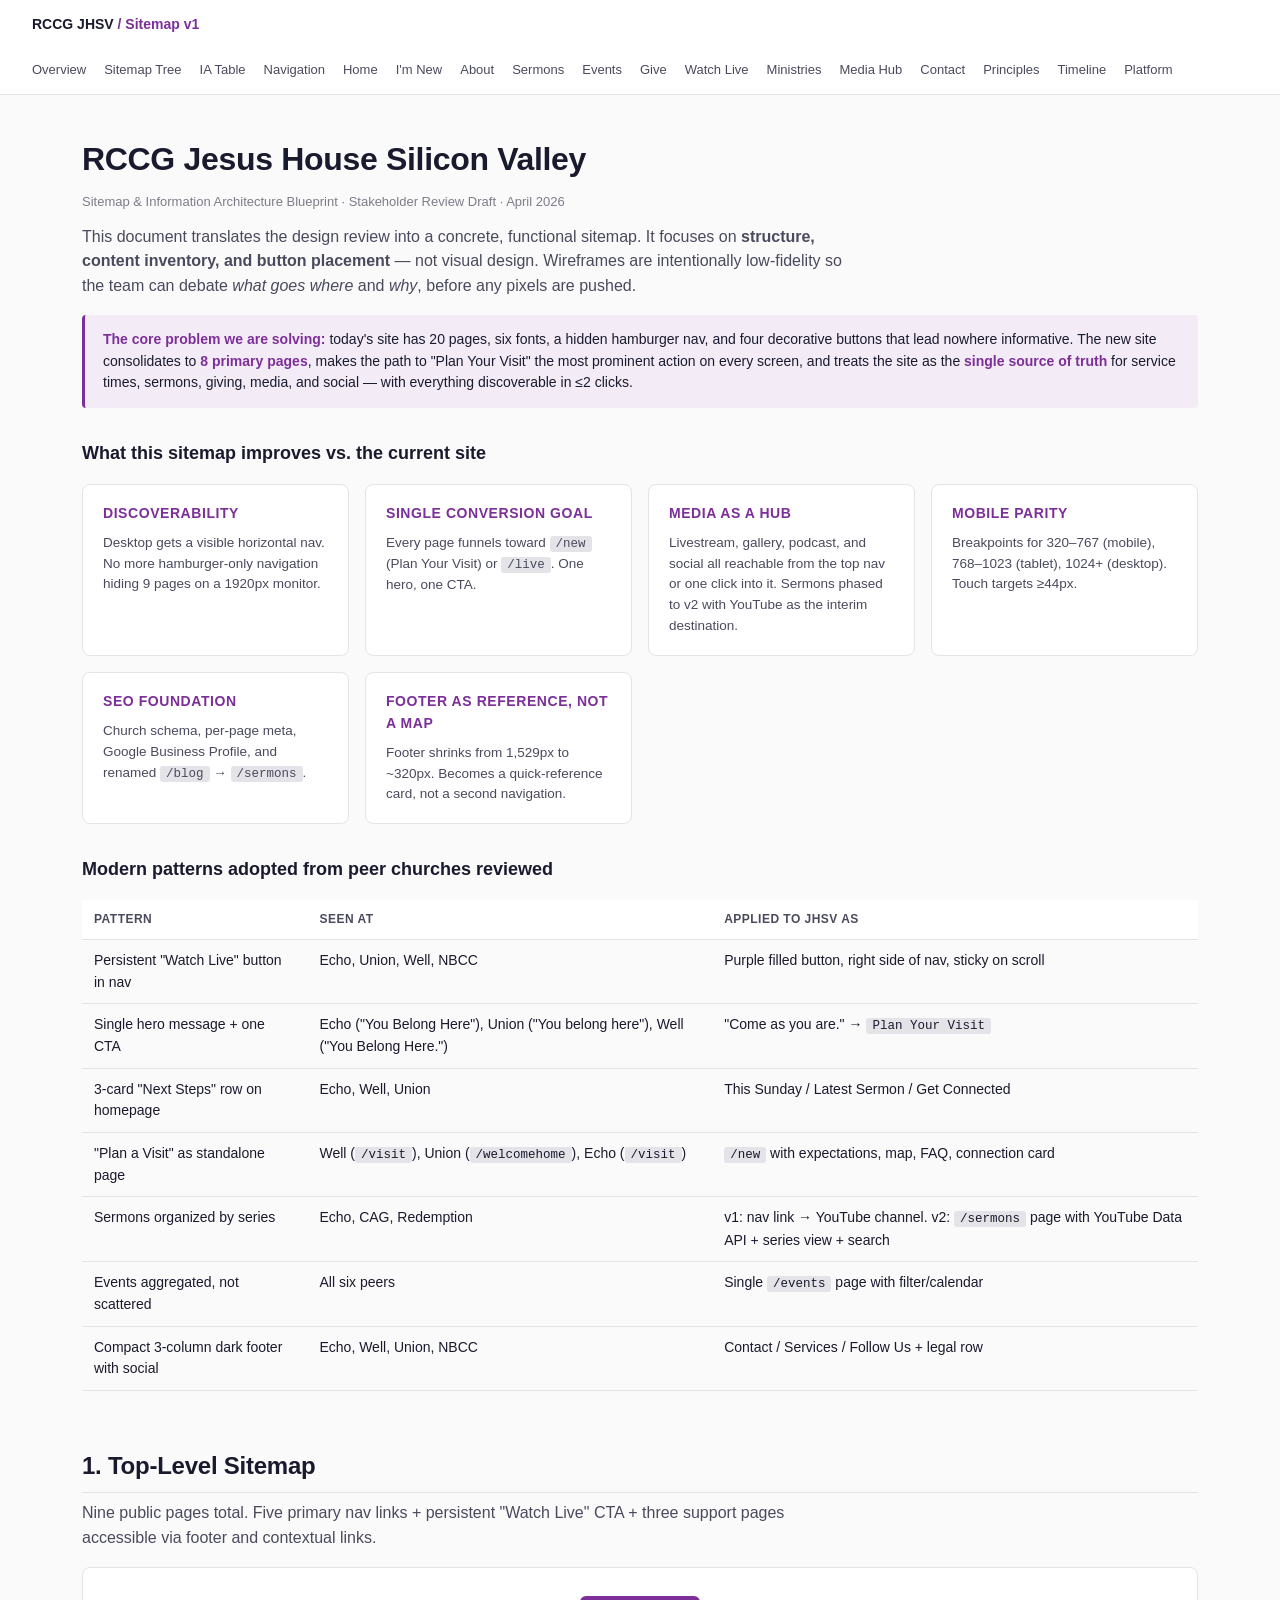
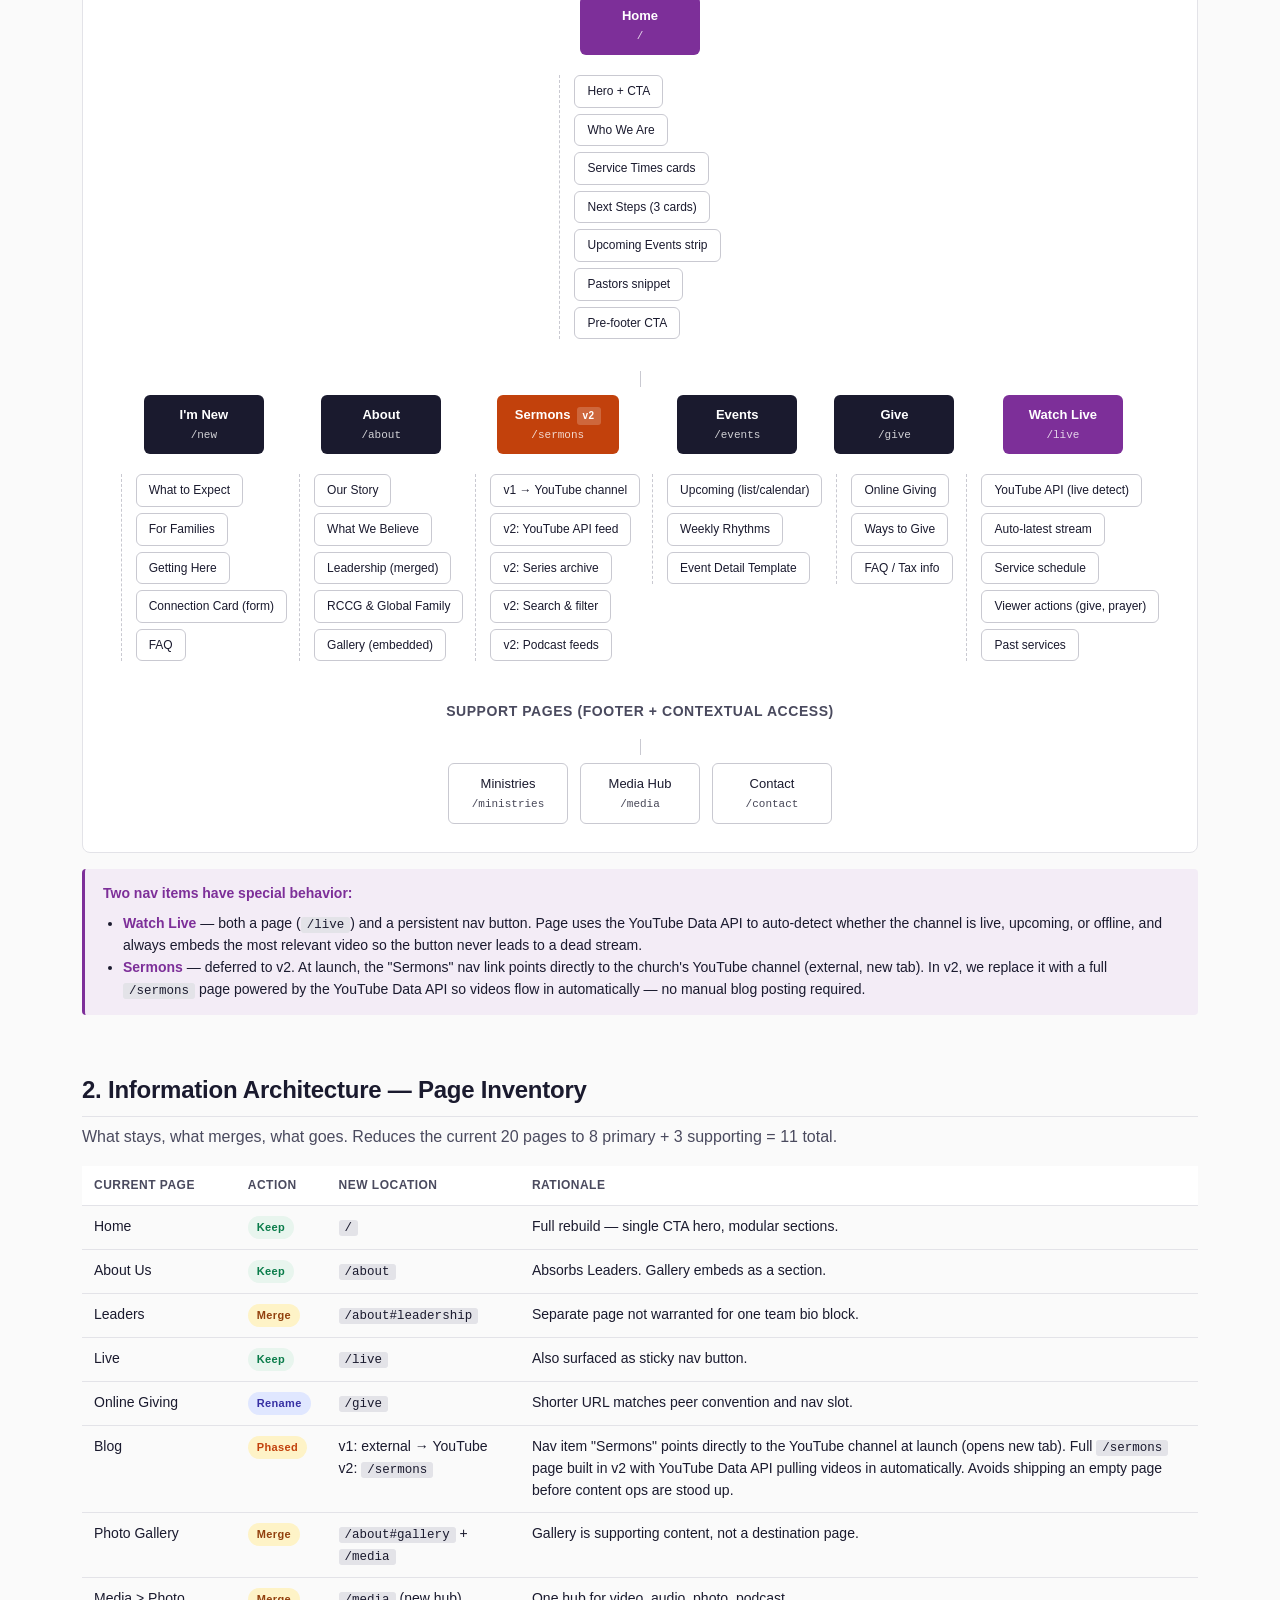
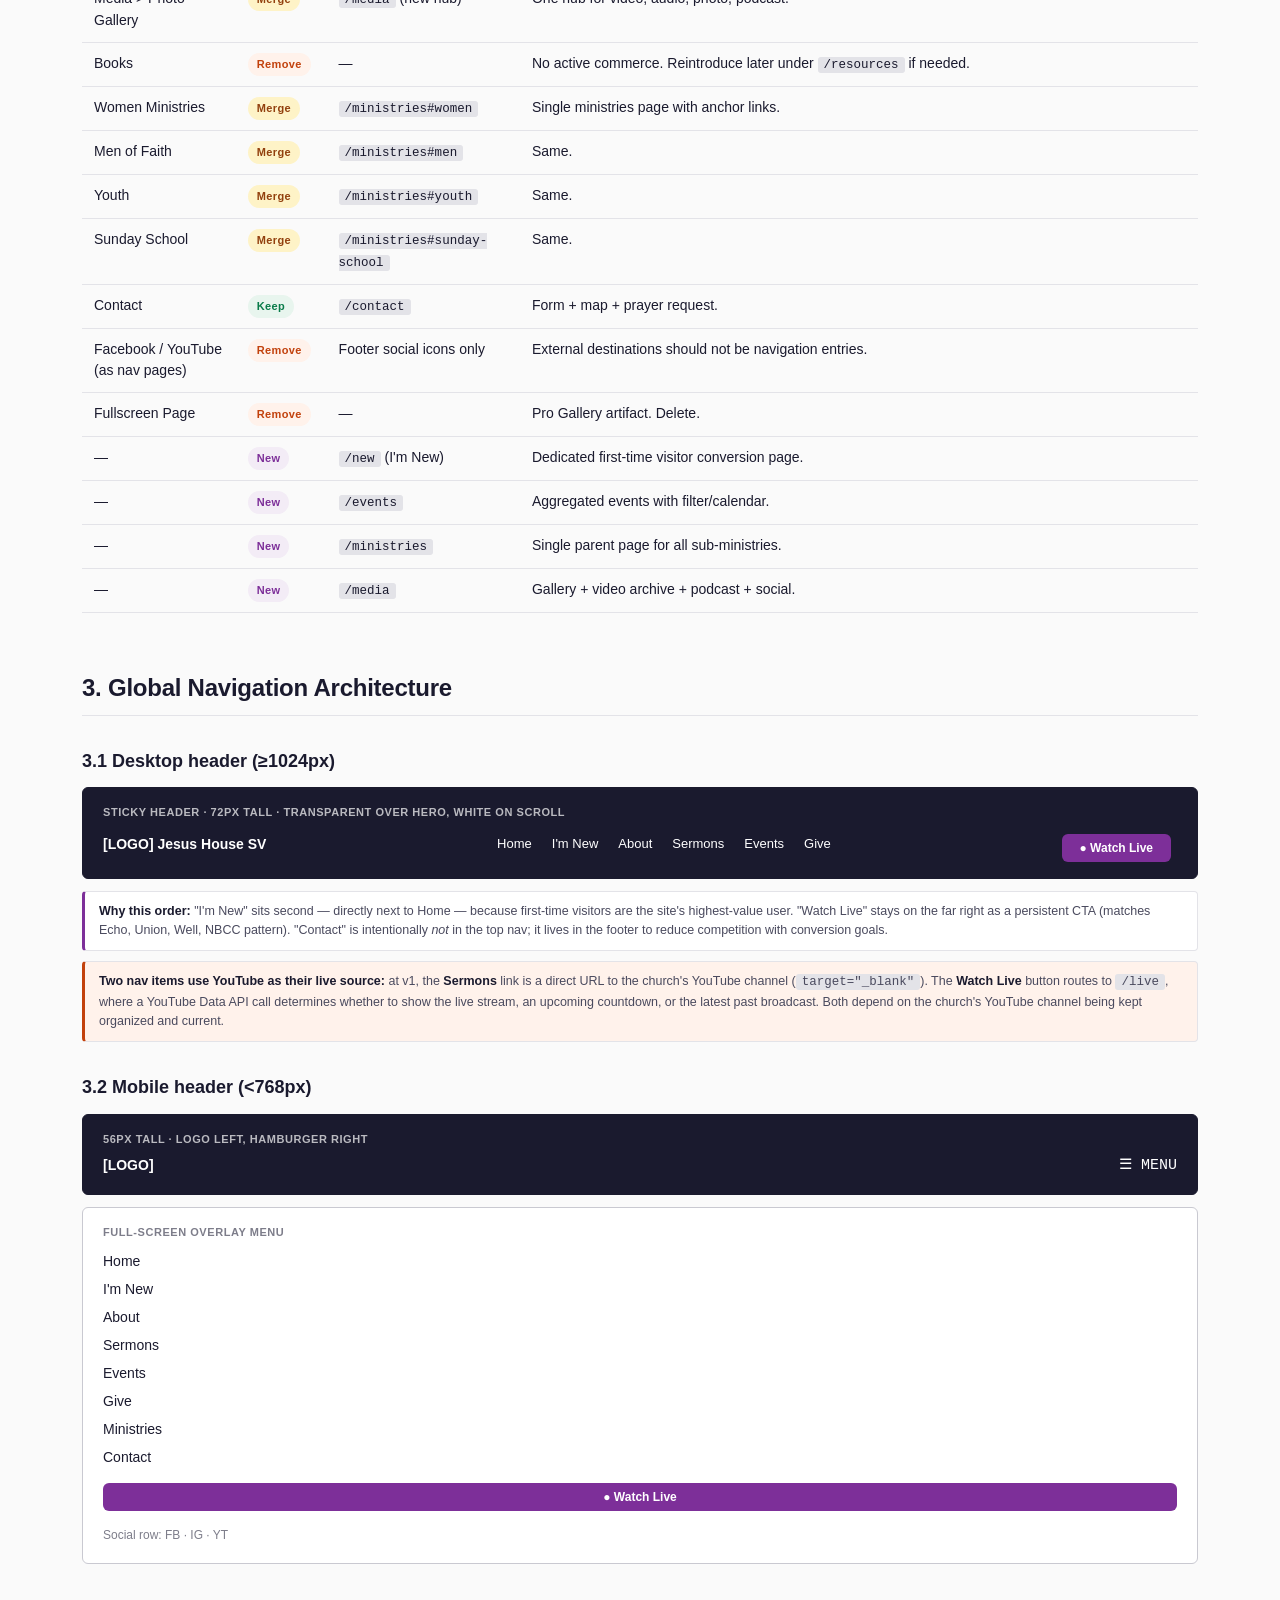
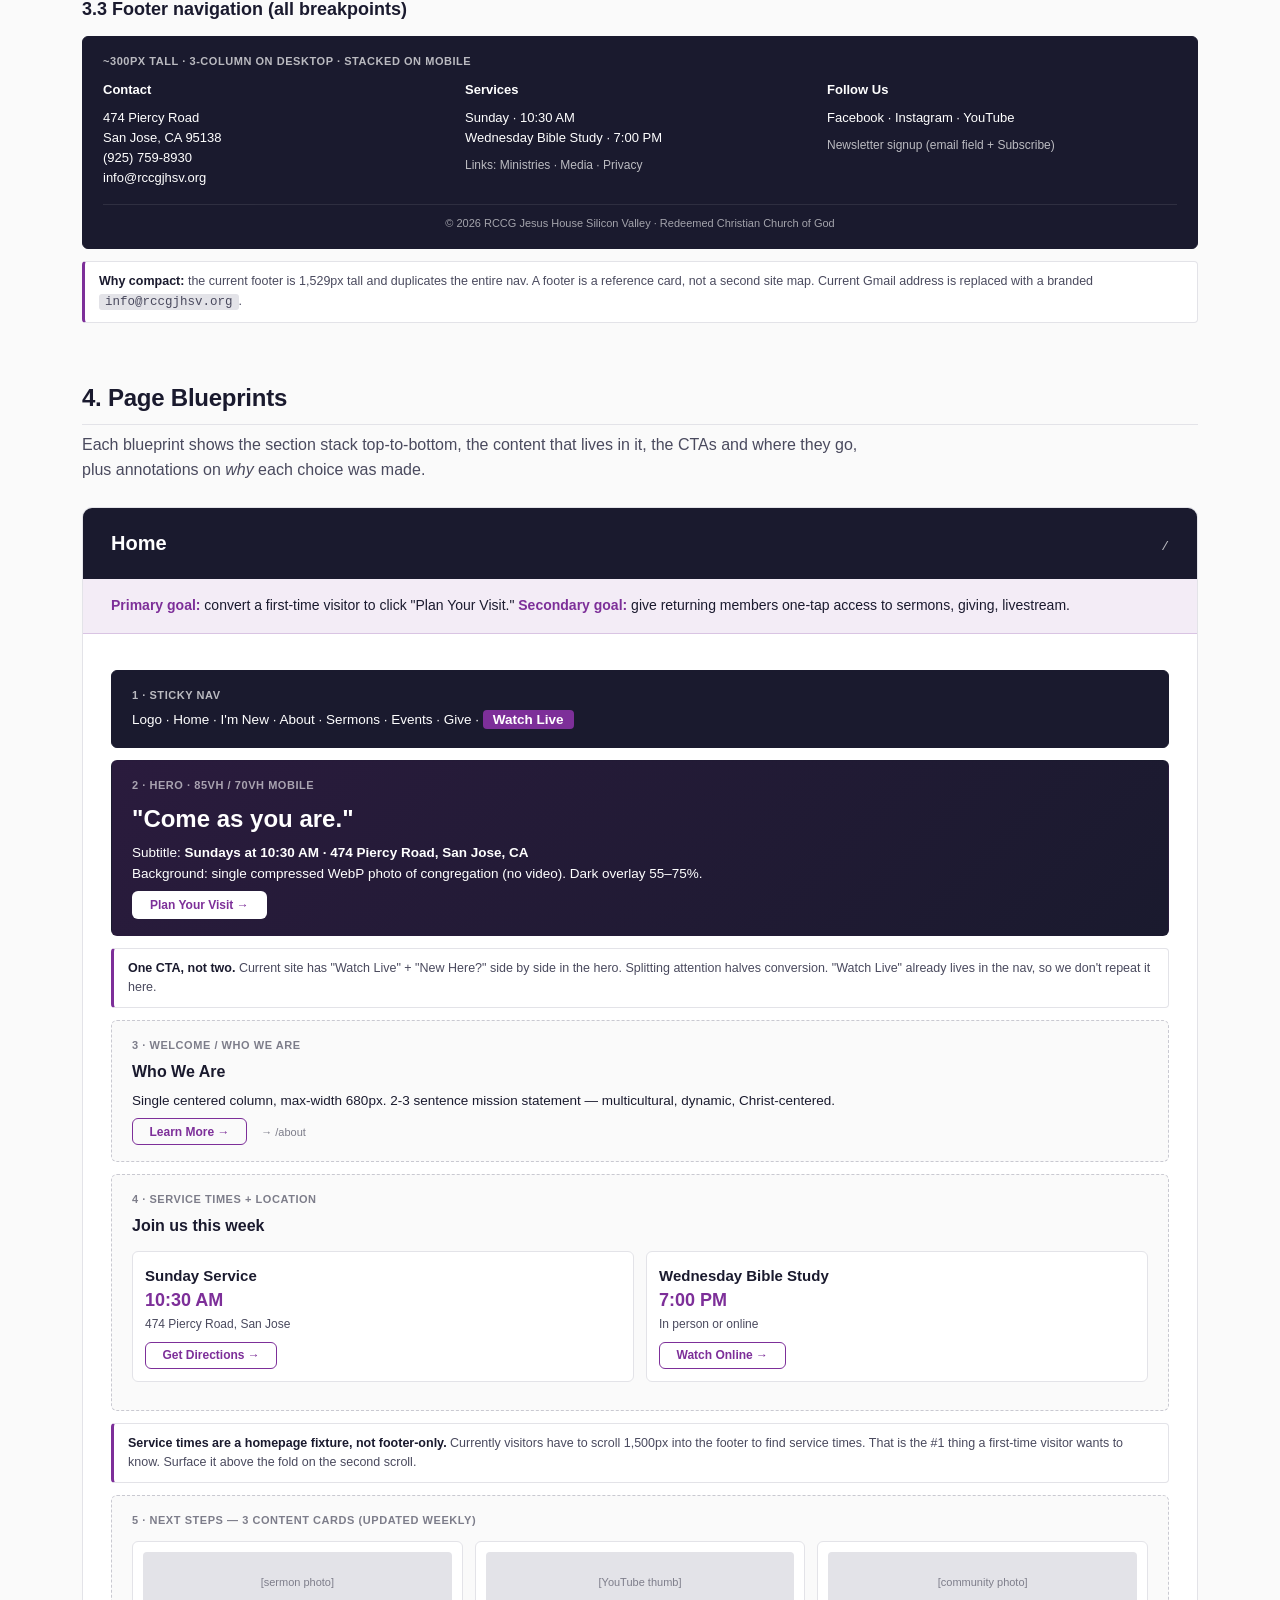
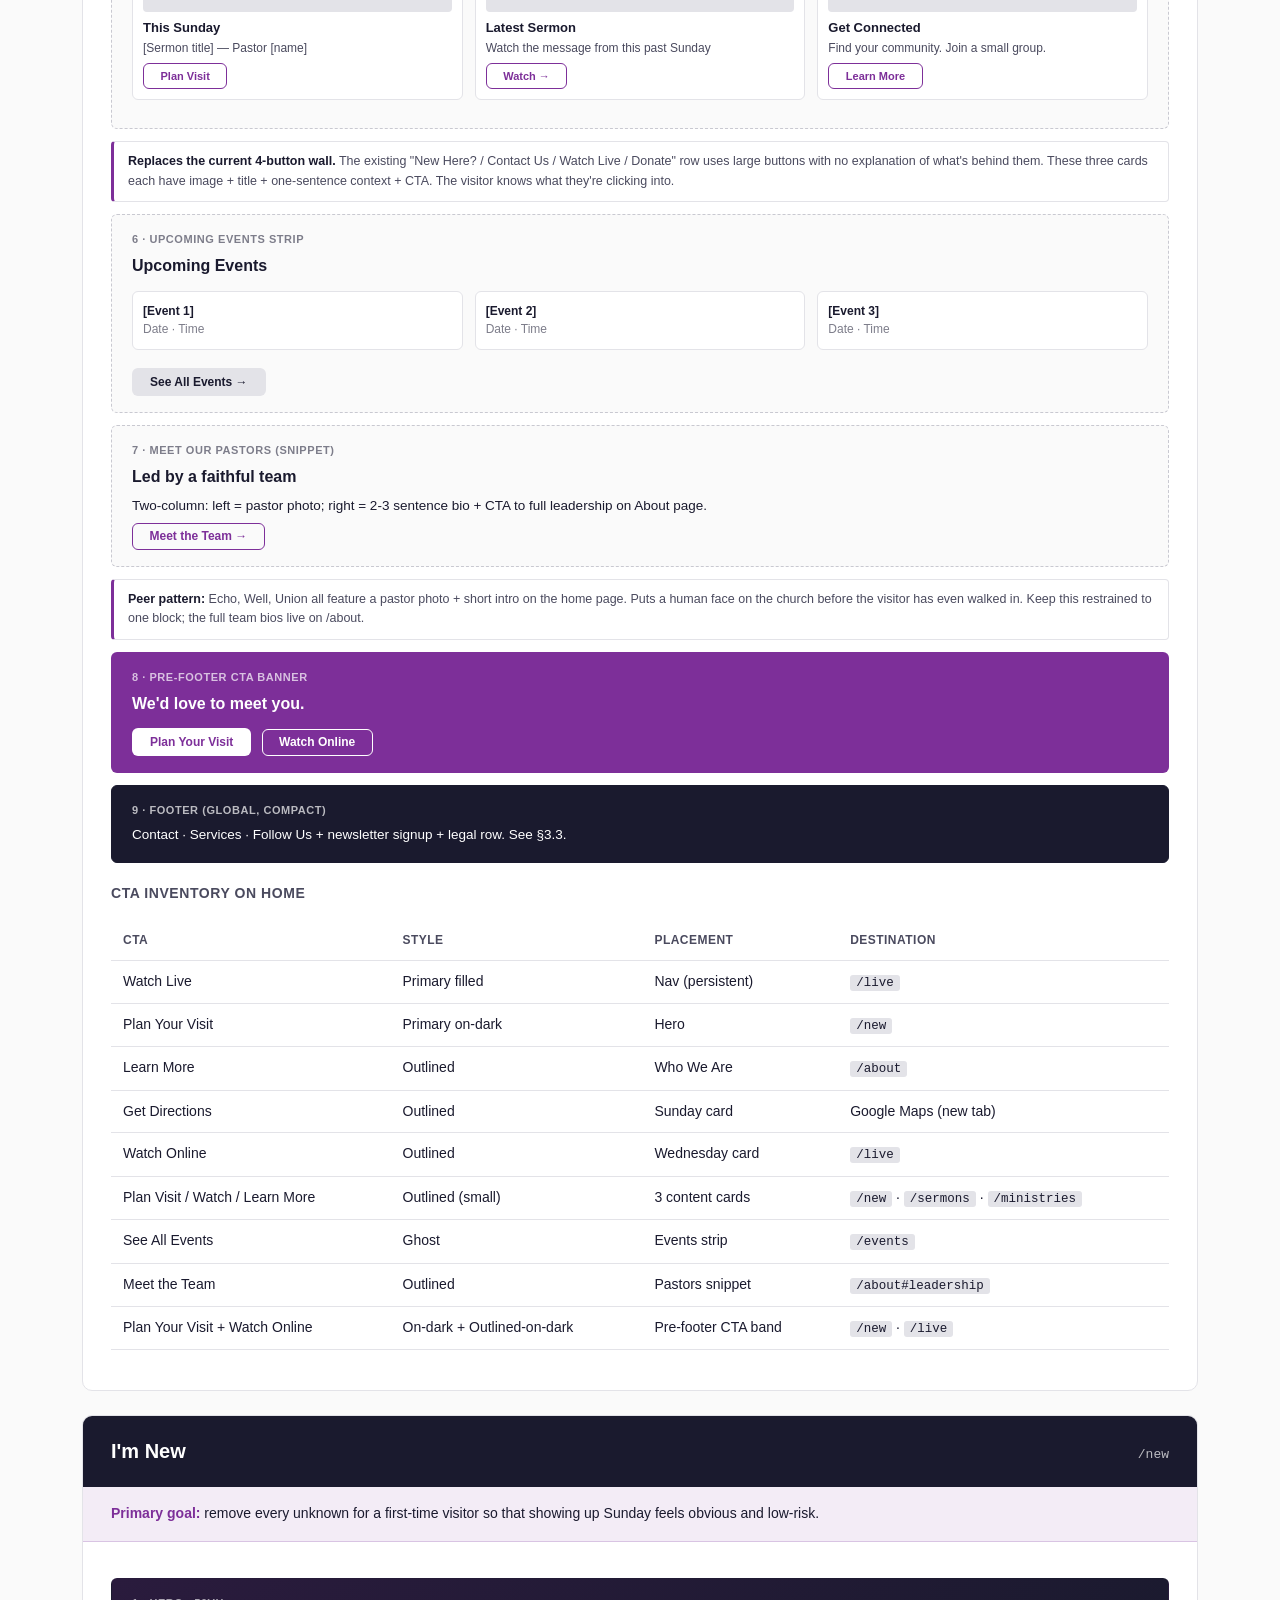
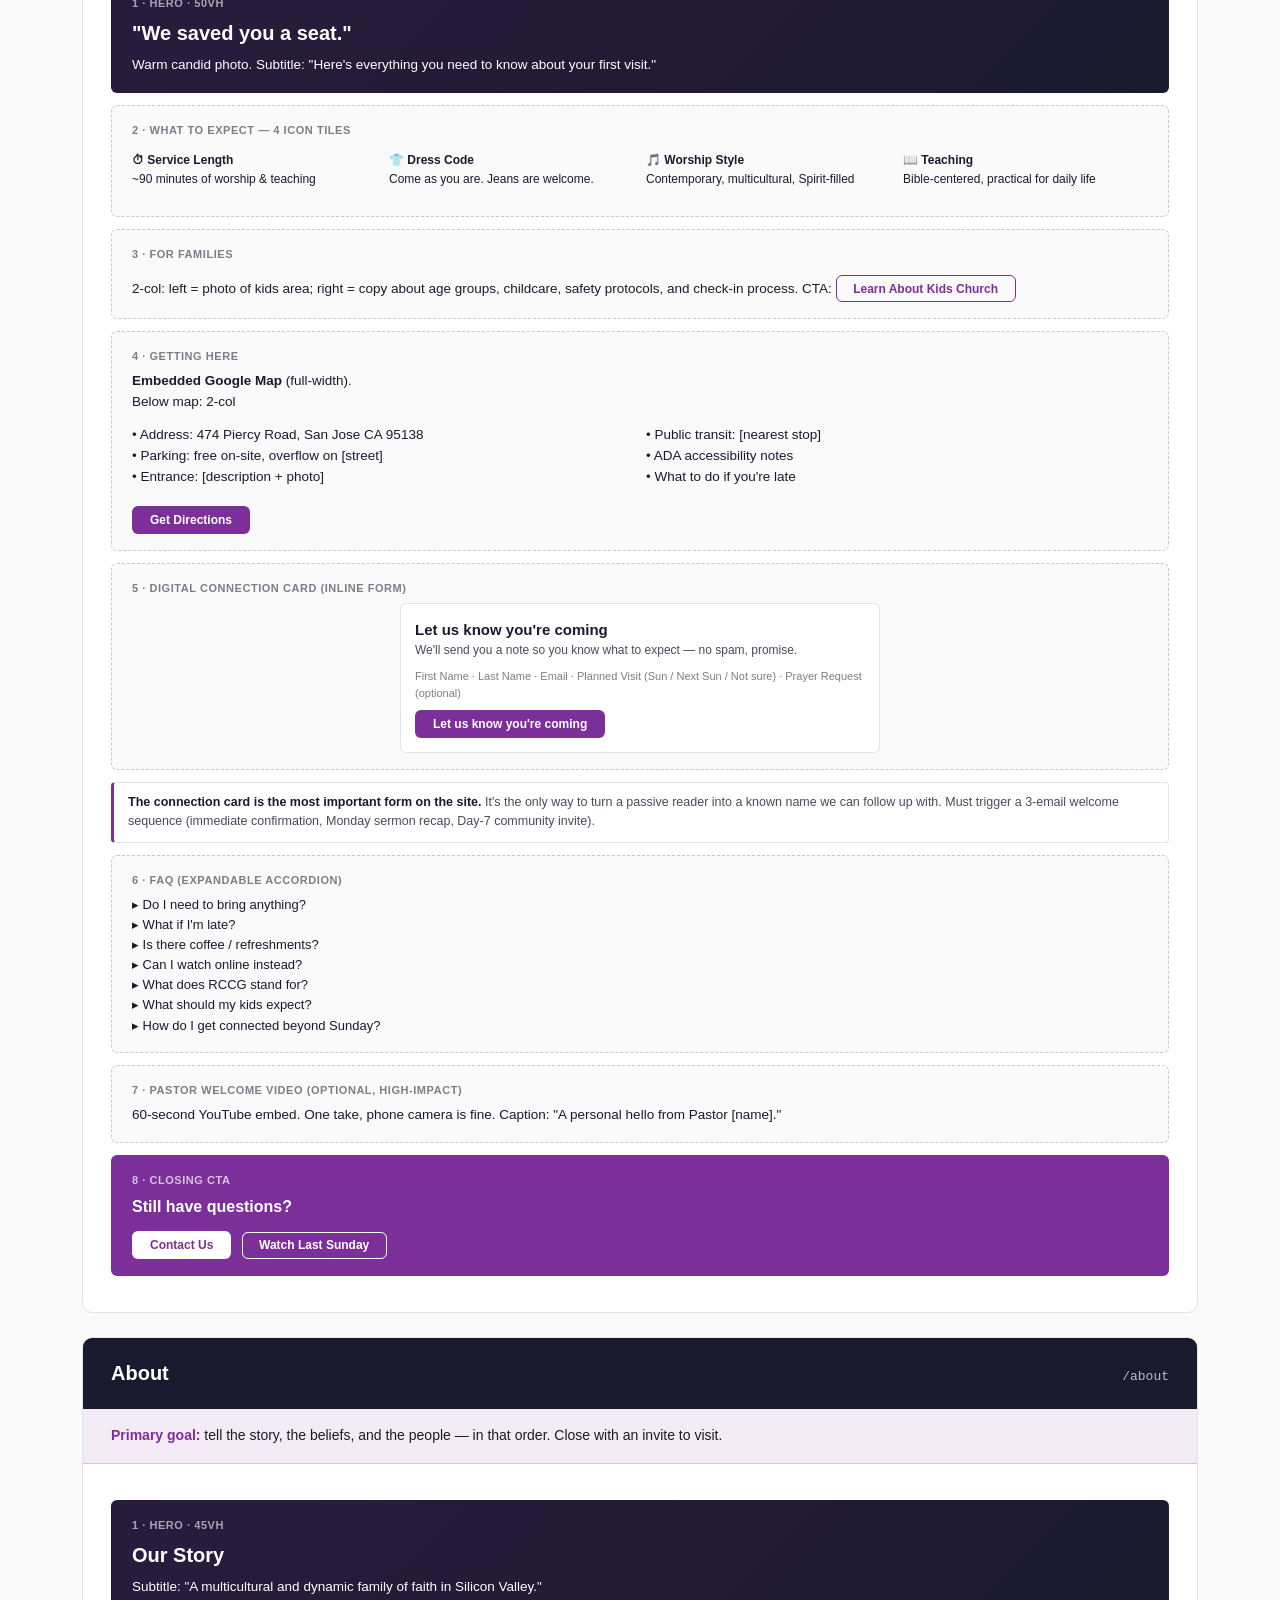
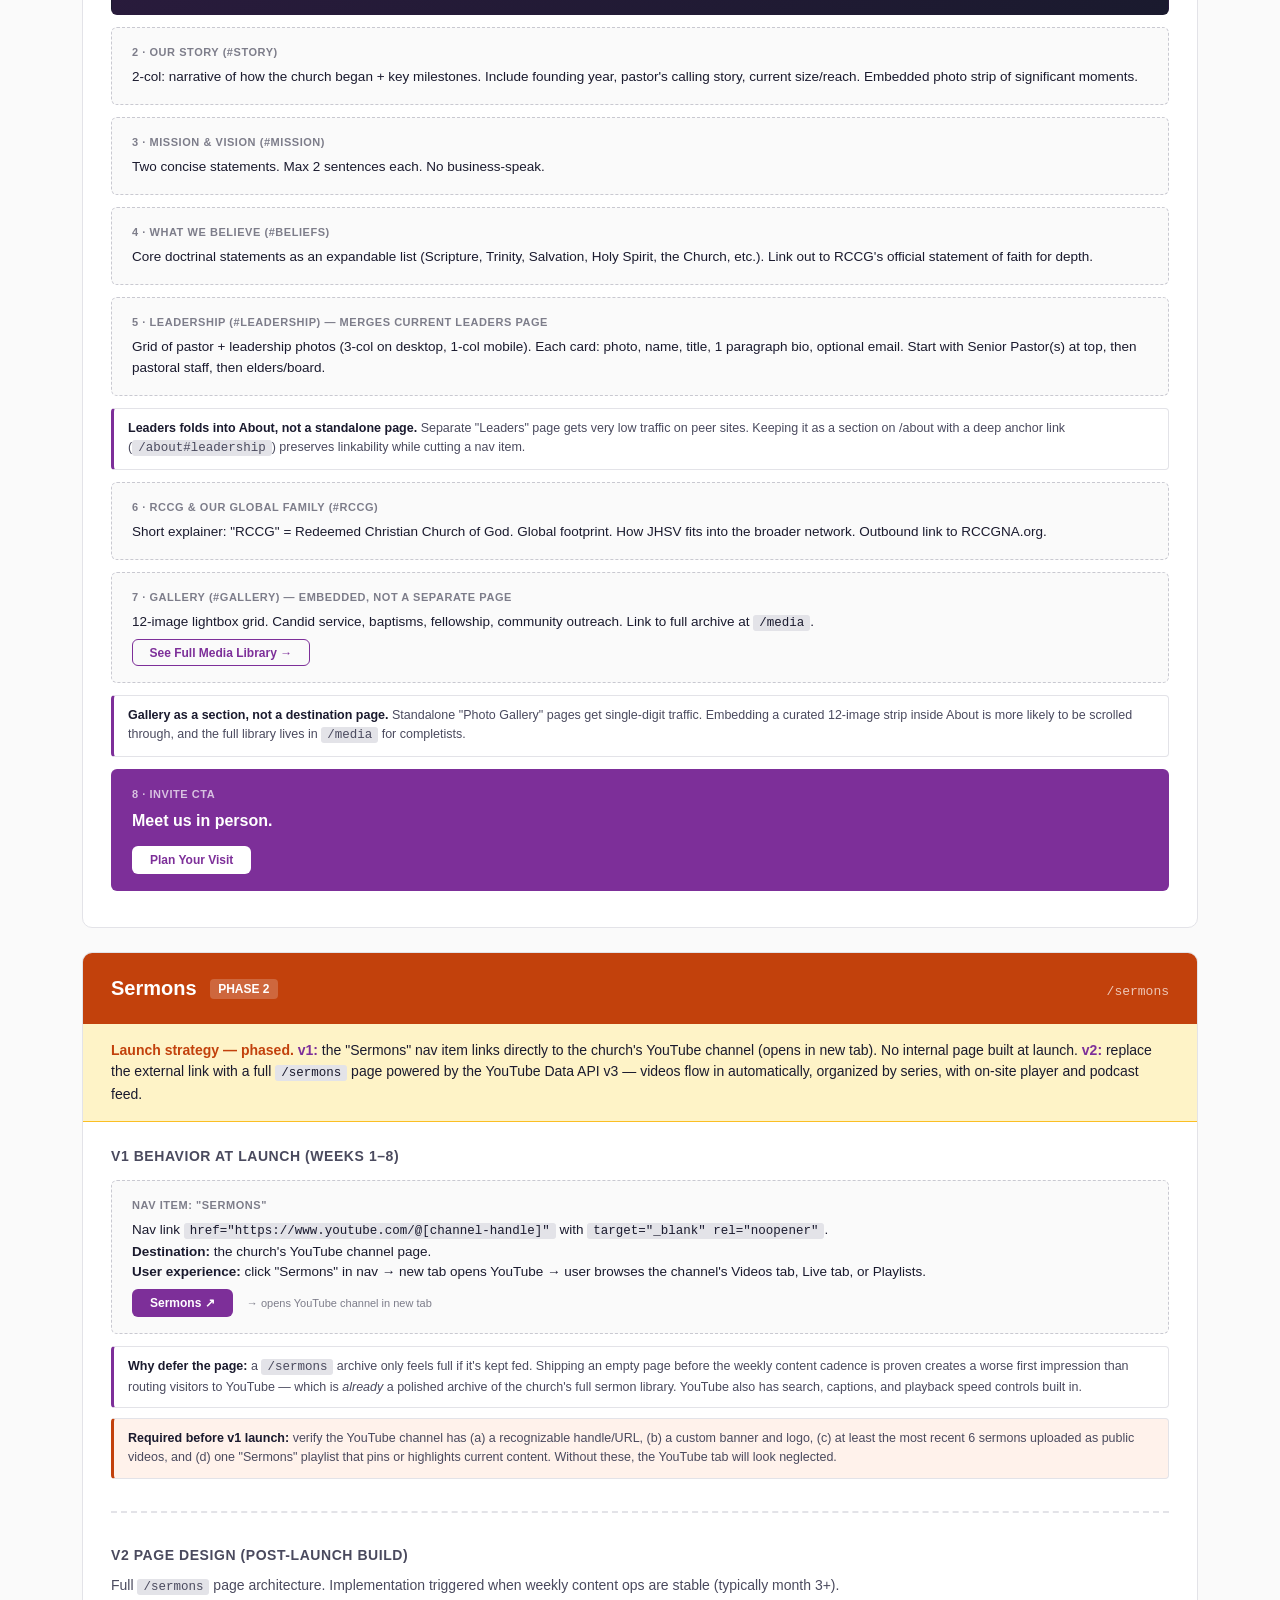
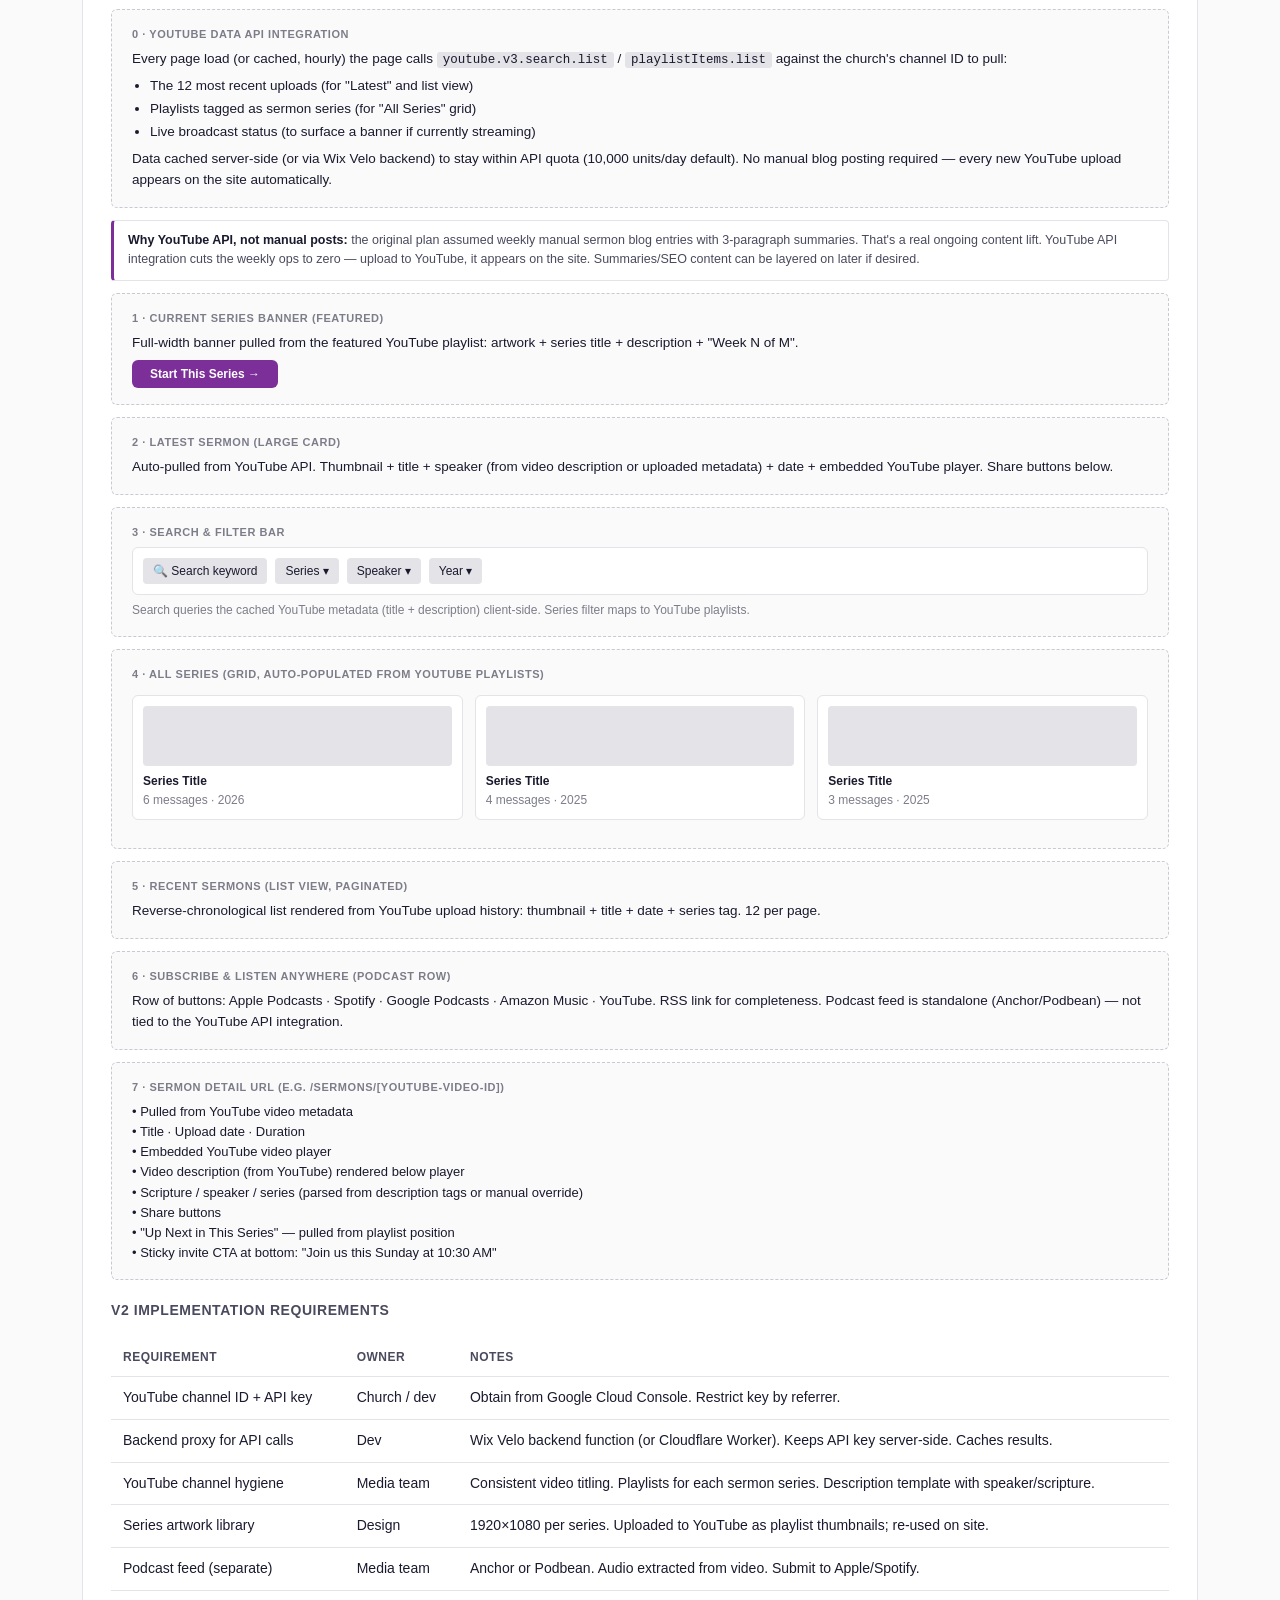
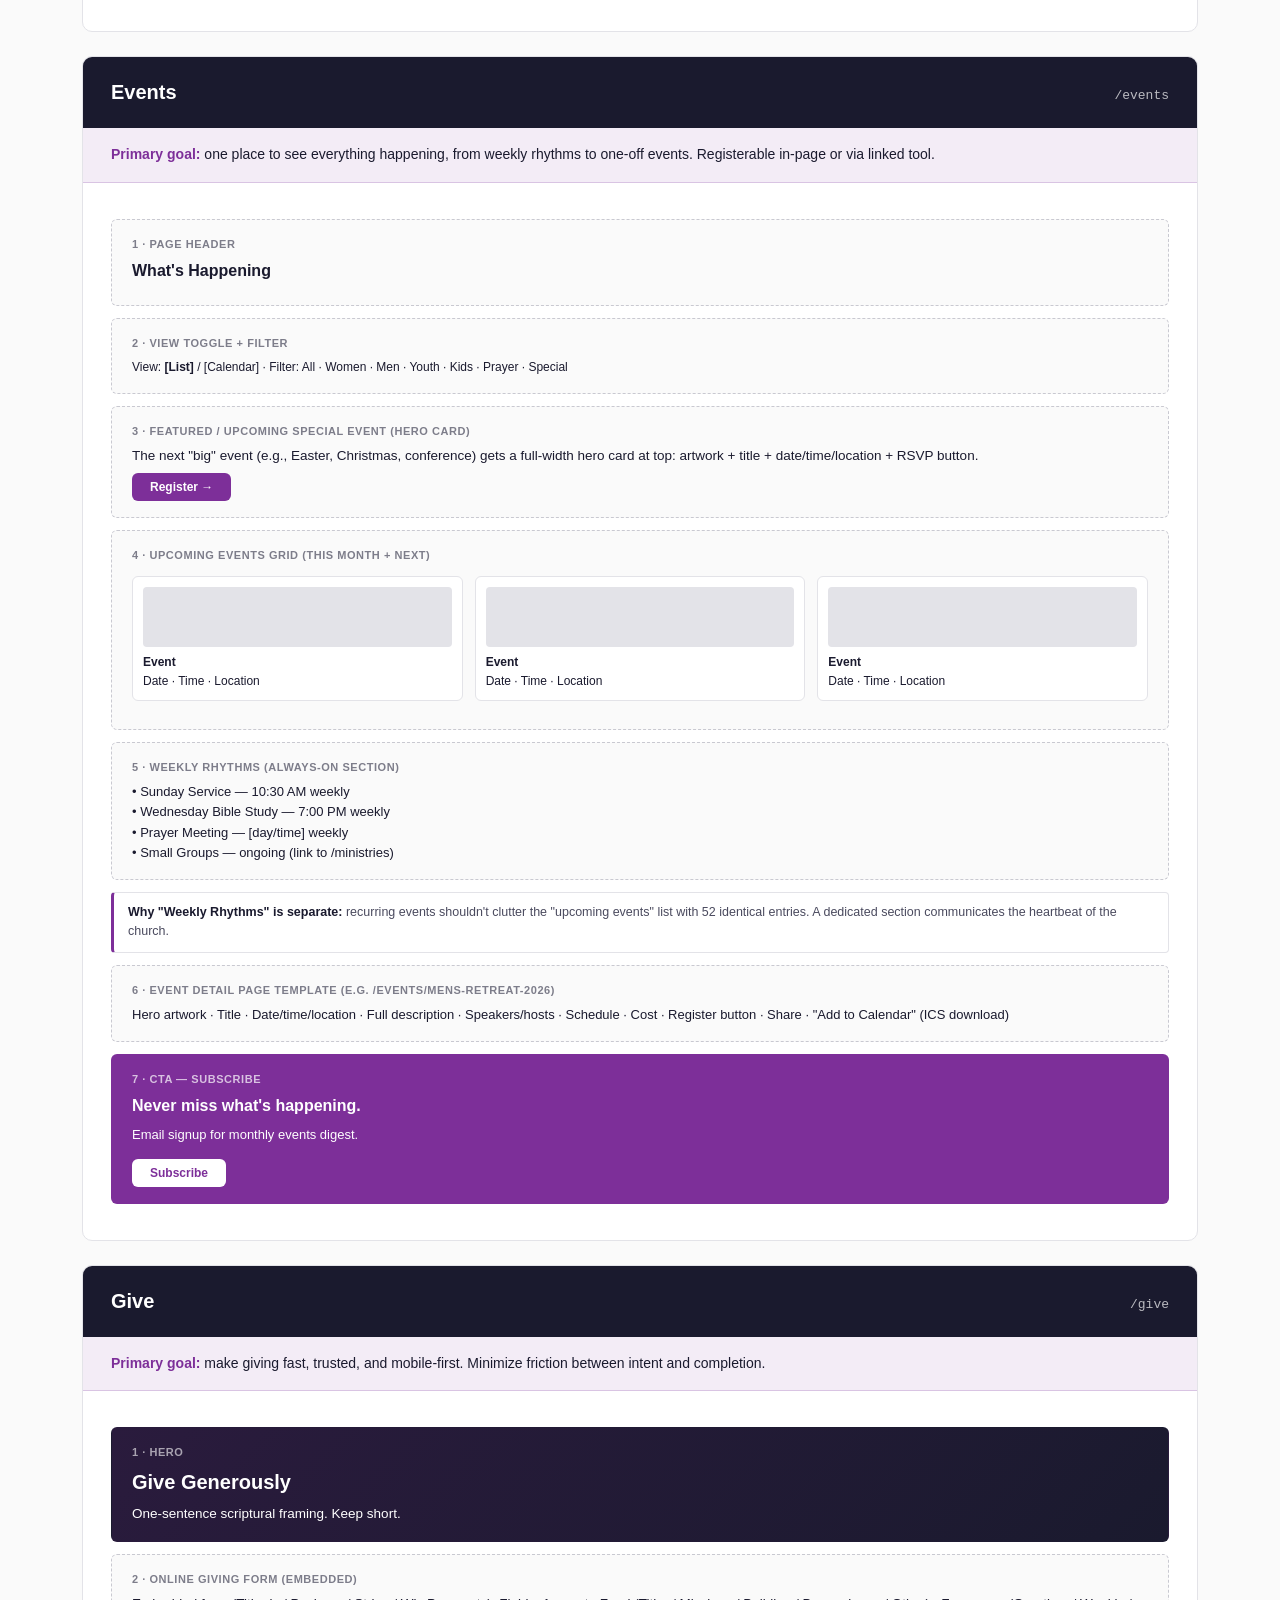
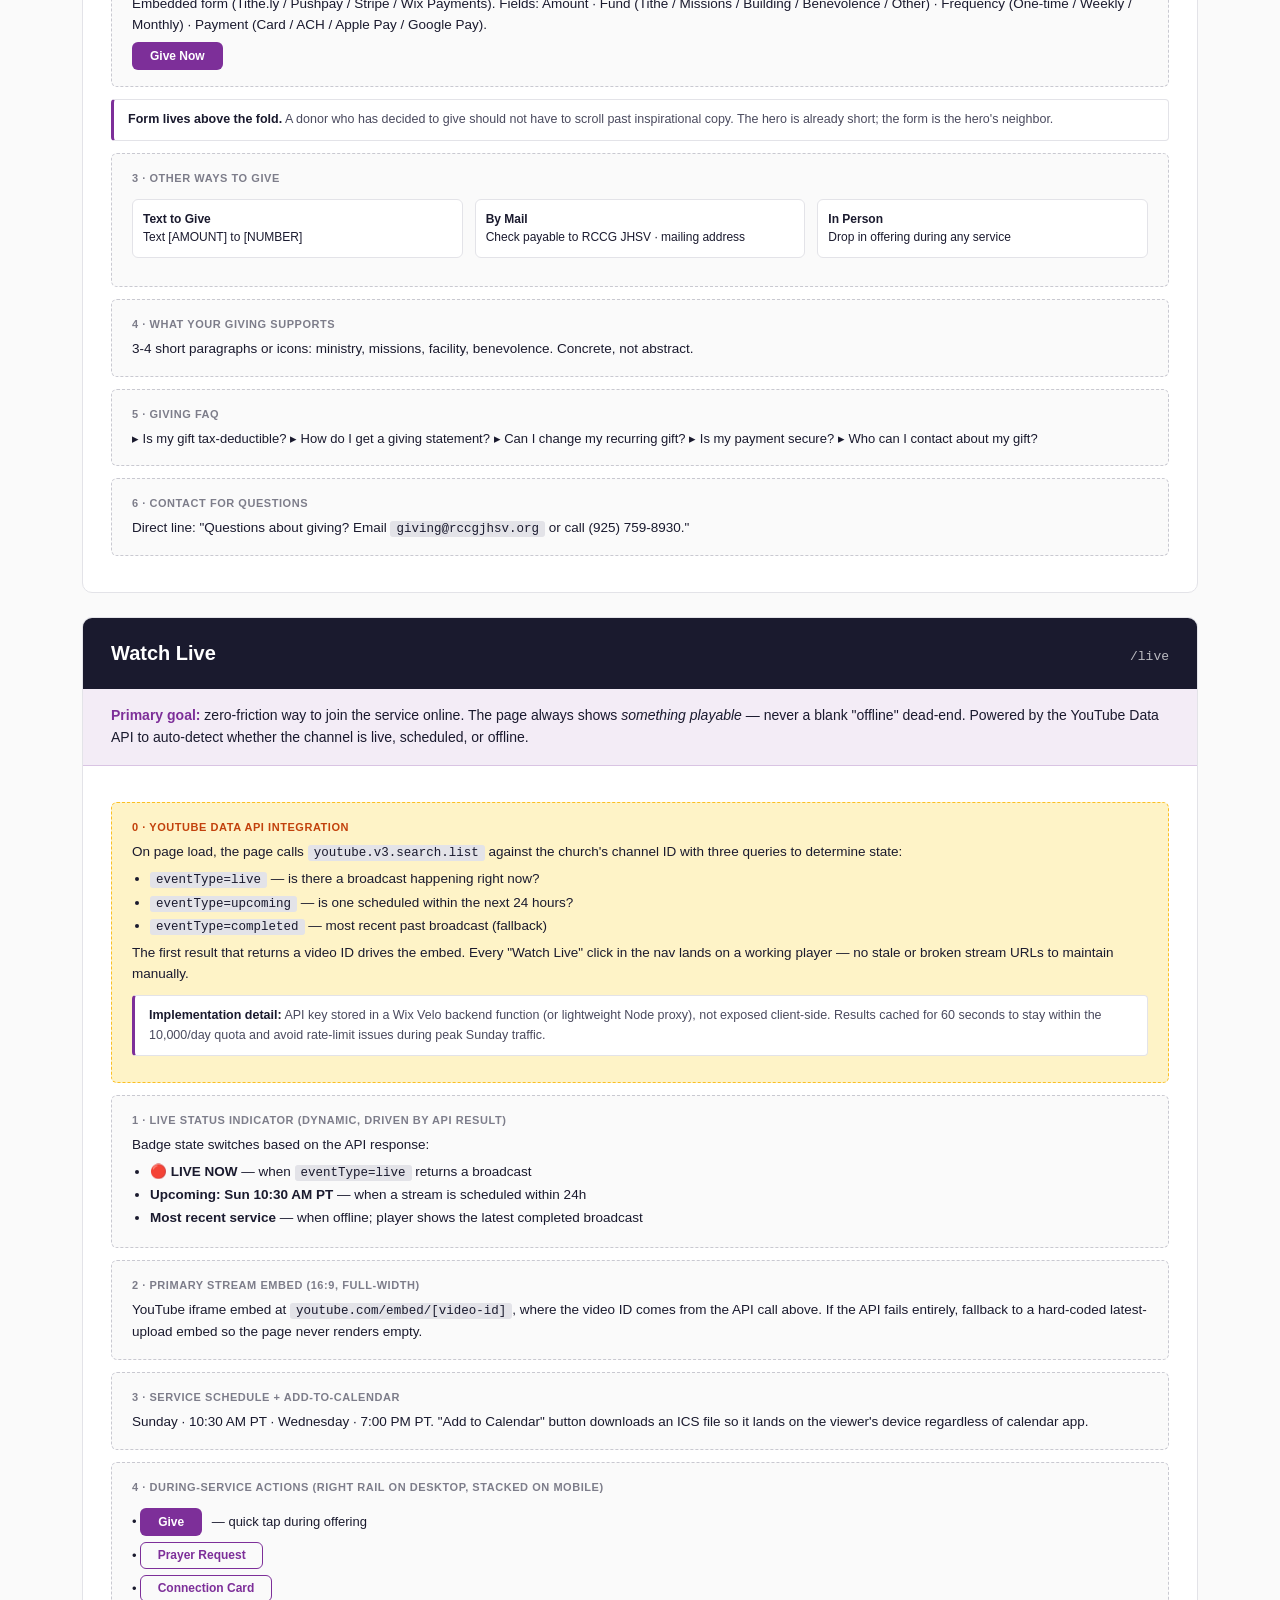
==== commit a7412f88: "Merge pull request #2 from cornerstone2d/claude/setup-cinematic-modules-B5Hkl Extend brand-guideline" ====
--- a/brand-guidelines/RCCG_JHSV_Sitemap_v2.html
+++ b/brand-guidelines/RCCG_JHSV_Sitemap_v2.html
@@ -317,6 +317,8 @@
     <a href="#media">Media Hub</a>
     <a href="#contact">Contact</a>
     <a href="#principles">Principles</a>
+    <a href="#timeline">Timeline</a>
+    <a href="#platform">Platform</a>
   </nav>
 </div>
 
@@ -1421,8 +1423,109 @@
     </div>
   </section>
 
+  <!-- ============================ IMPLEMENTATION TIMELINE ============================ -->
+  <section id="timeline">
+    <h2>6. Implementation Timeline</h2>
+    <p class="lede">Five phases over four to five weeks, ordered so that Phase 1 lands the highest-impact, lowest-effort changes first &mdash; the ones that make the site feel new before any new sections are even built. Effort estimates are working hours, not calendar days.</p>
+
+    <h3>Phase 1 &middot; Foundation (Week 1&ndash;2)</h3>
+    <table>
+      <thead><tr><th>Task</th><th>Priority</th><th>Effort</th></tr></thead>
+      <tbody>
+        <tr><td>Set up color palette and typography system per Style Guide §02&ndash;§03</td><td>High</td><td>2h</td></tr>
+        <tr><td>Remove all text shadows site-wide</td><td>High</td><td>1h</td></tr>
+        <tr><td>Replace hero background video with optimized WebP image (&lt; 300 KB)</td><td>High</td><td>1h</td></tr>
+        <tr><td>Redesign hero: single CTA "Plan Your Visit"</td><td>High</td><td>2h</td></tr>
+        <tr><td>Claim Google Business Profile</td><td>High</td><td>1h</td></tr>
+        <tr><td>Set up branded email (<code>info@rccgjhsv.org</code>)</td><td>High</td><td>30 min</td></tr>
+        <tr><td>Add Church schema markup (per Style Guide §14)</td><td>High</td><td>30 min</td></tr>
+        <tr><td>Update meta title and description</td><td>High</td><td>15 min</td></tr>
+      </tbody>
+    </table>
+
+    <h3>Phase 2 &middot; Navigation &amp; Layout (Week 2&ndash;3)</h3>
+    <table>
+      <thead><tr><th>Task</th><th>Priority</th><th>Effort</th></tr></thead>
+      <tbody>
+        <tr><td>Build desktop horizontal navigation bar (per §3.1)</td><td>High</td><td>3h</td></tr>
+        <tr><td>Configure mobile hamburger menu (per §3.2)</td><td>High</td><td>2h</td></tr>
+        <tr><td>Rebuild "Who We Are" section</td><td>Medium</td><td>1h</td></tr>
+        <tr><td>Add Service Times card pair</td><td>Medium</td><td>2h</td></tr>
+        <tr><td>Build 3-card "Next Steps" content section</td><td>Medium</td><td>2h</td></tr>
+        <tr><td>Add pre-footer CTA banner</td><td>Medium</td><td>1h</td></tr>
+        <tr><td>Redesign footer: 3-column, ~300px tall (per §3.3)</td><td>Medium</td><td>2h</td></tr>
+      </tbody>
+    </table>
+
+    <h3>Phase 3 &middot; Content &amp; Pages (Week 3&ndash;4)</h3>
+    <table>
+      <thead><tr><th>Task</th><th>Priority</th><th>Effort</th></tr></thead>
+      <tbody>
+        <tr><td>Rename Blog &rarr; Sermons (interim: link to YouTube channel)</td><td>Medium</td><td>30 min</td></tr>
+        <tr><td>Create <code>/new</code> (I'm New) page</td><td>Medium</td><td>2h</td></tr>
+        <tr><td>Merge Leaders into <code>/about</code></td><td>Medium</td><td>1h</td></tr>
+        <tr><td>Remove or hide inactive ministry pages (per §2 IA table)</td><td>Medium</td><td>1h</td></tr>
+        <tr><td>Post first sermon blog entry</td><td>High</td><td>1h</td></tr>
+        <tr><td>Set up Instagram account</td><td>Medium</td><td>30 min</td></tr>
+        <tr><td>Upload 10 photos to Google Business Profile</td><td>High</td><td>1h</td></tr>
+      </tbody>
+    </table>
+
+    <h3>Phase 4 &middot; Mobile &amp; iPad polish (Week 4&ndash;5)</h3>
+    <table>
+      <thead><tr><th>Task</th><th>Priority</th><th>Effort</th></tr></thead>
+      <tbody>
+        <tr><td>Review every section in Wix mobile editor</td><td>High</td><td>3h</td></tr>
+        <tr><td>Adjust all text sizes for mobile (per Style Guide §12 type scale)</td><td>High</td><td>2h</td></tr>
+        <tr><td>Make all primary buttons full-width on mobile</td><td>High</td><td>1h</td></tr>
+        <tr><td>Test on iPhone SE (375), iPhone 14 (390), iPad Air (820 portrait, 1180 landscape)</td><td>High</td><td>2h</td></tr>
+        <tr><td>Verify touch targets &ge; 44px (per Style Guide §12)</td><td>Medium</td><td>1h</td></tr>
+        <tr><td>Run Google PageSpeed; address findings against the budget (Style Guide §13)</td><td>Medium</td><td>1h</td></tr>
+      </tbody>
+    </table>
+
+    <h3>Phase 5 &middot; Ongoing (every week after launch)</h3>
+    <p class="lede">Sustaining the site is the actual job. The launch is the start of the publishing rhythm, not the finish line.</p>
+    <table>
+      <thead><tr><th>Cadence</th><th>Task</th></tr></thead>
+      <tbody>
+        <tr><td>Weekly · Sunday</td><td>Record sermon (video + audio)</td></tr>
+        <tr><td>Weekly · Monday</td><td>Upload full video to YouTube</td></tr>
+        <tr><td>Weekly · Tuesday</td><td>Sermon blog post: title, scripture, 3-paragraph summary, embedded video</td></tr>
+        <tr><td>Weekly · Tuesday</td><td>60-second highlight clip for Instagram Reels / YouTube Shorts</td></tr>
+        <tr><td>Weekly · Wednesday</td><td>Share blog post on Facebook and Instagram</td></tr>
+        <tr><td>Weekly · Saturday</td><td>Update "This Sunday" card on the homepage</td></tr>
+        <tr><td>Monthly</td><td>Push for Google reviews</td></tr>
+      </tbody>
+    </table>
+
+    <div class="callout">
+      <strong>Why this order:</strong> Phase 1 changes &mdash; one font system, three colors, one hero CTA, no text shadows &mdash; deliver most of the perceived quality lift before any new sections ship. Phases 2&ndash;3 add structure; Phase 4 is the mobile pass that almost always gets cut for time and almost always shouldn't.
+    </div>
+  </section>
+
+  <!-- ============================ PLATFORM NOTE ============================ -->
+  <section id="platform">
+    <h2>7. Platform Note</h2>
+    <p class="lede">Today's site runs on Wix. Wix is functional but limits responsive control &mdash; the mobile editor requires manual configuration per element rather than reflowing automatically. Validate the content strategy on Wix first; revisit platform only if the mobile editor proves too rigid for the specs in this blueprint.</p>
+
+    <table>
+      <thead><tr><th>Platform</th><th>Cost</th><th>Best for</th></tr></thead>
+      <tbody>
+        <tr><td><strong>Wix (current)</strong></td><td>~$17/mo</td><td>What we have. Acceptable for v1; rebuild later if responsiveness blocks us.</td></tr>
+        <tr><td>Squarespace</td><td>$16&ndash;27/mo</td><td>Best church templates; truly responsive; least friction for a small team.</td></tr>
+        <tr><td>Webflow</td><td>$14&ndash;39/mo</td><td>Full responsive control; designer-friendly; steeper learning curve.</td></tr>
+        <tr><td>Subsplash</td><td>$99+/mo</td><td>Purpose-built for churches; bundles app, giving, and sermons; heavier monthly spend.</td></tr>
+      </tbody>
+    </table>
+
+    <div class="callout">
+      <strong>Decision rule:</strong> if Phase 4 (Mobile &amp; iPad polish) hits a wall in Wix's mobile editor for two or more sections, escalate to a platform discussion before sinking more hours into workarounds.
+    </div>
+  </section>
+
   <hr>
-  <p class="meta">Sitemap v2 · Draft for stakeholder review · Based on the JHSV Design Review &amp; Redesign Plan (Apr 2026) and peer-site review of Echo.Church, The Well, Union Church, My Redemption SJ, NBCC Bay Area, and CAG.org. Revised: Sermons phased to v2, YouTube serves as interim sermon destination, YouTube Data API integration planned for both /sermons (v2) and /live (v1).</p>
+  <p class="meta">Sitemap v2 · Draft for stakeholder review · Based on the JHSV Design Review &amp; Redesign Plan (Apr 2026) and peer-site review of Echo.Church, The Well, Union Church, My Redemption SJ, NBCC Bay Area, and CAG.org. Revised: Sermons phased to v2, YouTube serves as interim sermon destination, YouTube Data API integration planned for both /sermons (v2) and /live (v1). Appended: §6 Implementation Timeline and §7 Platform Note (Apr 2026).</p>
 
 </div>
 </body>
